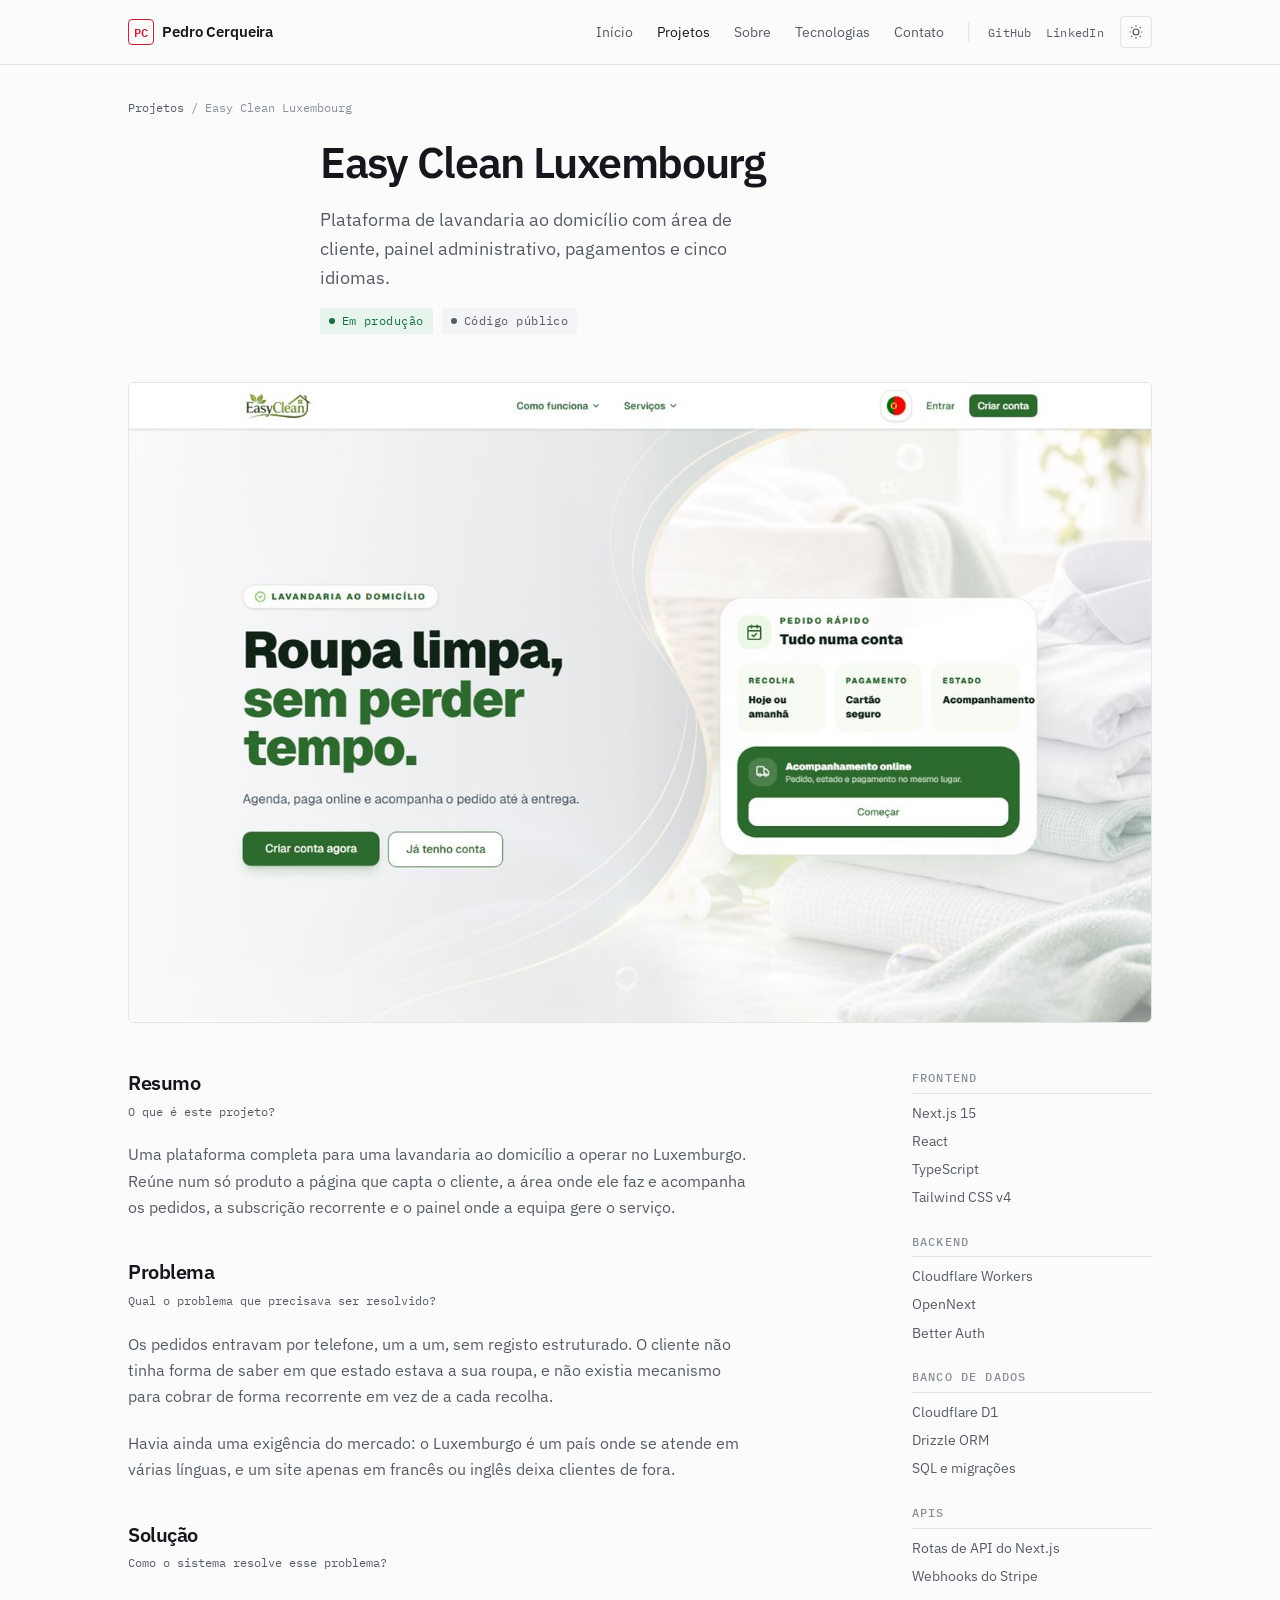
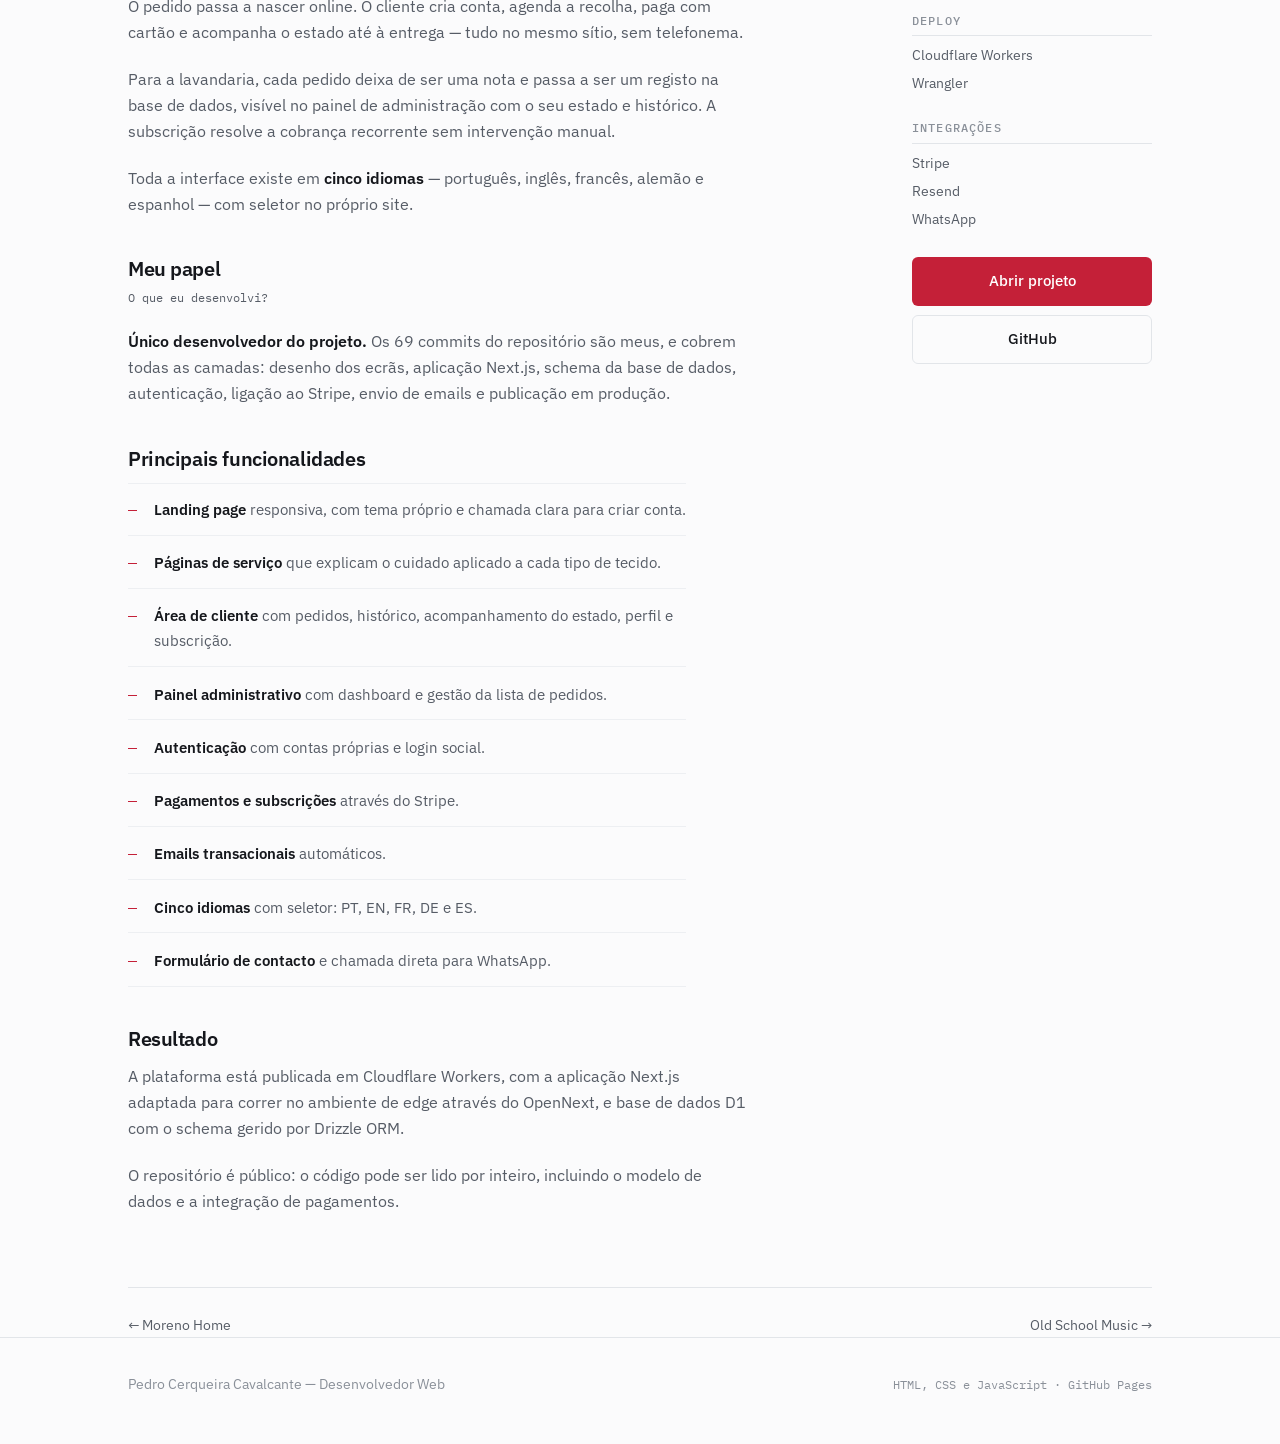
==== projetos/easy-clean.html @ 77101c9c "Reformular o portfolio: identidade nova e paginas de projeto Reconstrucao completa, com os projetos " ====
<!DOCTYPE html>
<html lang="pt">
<head>
<meta charset="utf-8">
<meta name="viewport" content="width=device-width, initial-scale=1">
<title>Easy Clean Luxembourg — Pedro Cerqueira Cavalcante</title>
<meta name="description" content="Plataforma de lavandaria ao domicílio no Luxemburgo: landing page, área de cliente com acompanhamento e subscrição, painel administrativo, pagamentos Stripe e cinco idiomas. Next.js 15, TypeScript, Cloudflare Workers e D1.">
<link rel="canonical" href="https://pedrocerqueiracavalcante.github.io/projetos/easy-clean.html">

<meta property="og:type" content="article">
<meta property="og:title" content="Easy Clean Luxembourg — plataforma de lavandaria ao domicílio">
<meta property="og:description" content="Área de cliente, painel administrativo, pagamentos e cinco idiomas. Next.js 15, Cloudflare Workers e D1.">
<meta property="og:url" content="https://pedrocerqueiracavalcante.github.io/projetos/easy-clean.html">
<meta property="og:image" content="https://pedrocerqueiracavalcante.github.io/assets/img/easyclean.jpg">
<meta name="twitter:card" content="summary_large_image">
<meta name="theme-color" content="#C42038">

<link rel="icon" href="data:image/svg+xml,<svg xmlns='http://www.w3.org/2000/svg' viewBox='0 0 64 64'><rect width='64' height='64' rx='12' fill='%23C42038'/><text x='32' y='44' font-size='34' font-family='ui-monospace,monospace' font-weight='600' fill='%23fff' text-anchor='middle'>P</text></svg>">

<link rel="preconnect" href="https://fonts.googleapis.com">
<link rel="preconnect" href="https://fonts.gstatic.com" crossorigin>
<link href="https://fonts.googleapis.com/css2?family=IBM+Plex+Mono:wght@400;500&family=IBM+Plex+Sans:wght@400;500;600&display=swap" rel="stylesheet">
<link rel="stylesheet" href="../assets/css/styles.css?v=5">

<script type="application/ld+json">
{
  "@context": "https://schema.org",
  "@type": "SoftwareApplication",
  "name": "Easy Clean Luxembourg",
  "applicationCategory": "BusinessApplication",
  "operatingSystem": "Web",
  "url": "https://easyclean.cerqueirapedro275.workers.dev",
  "description": "Plataforma de lavandaria ao domicílio com área de cliente, painel administrativo, pagamentos e cinco idiomas.",
  "author": { "@type": "Person", "name": "Pedro Cerqueira Cavalcante" }
}
</script>
</head>
<body>

<a class="skip" href="#doc">Ir para a documentação</a>

<header class="site-header">
  <div class="wrap">
    <a class="logo" href="../index.html">
      <span class="logo-mark" aria-hidden="true">PC</span>
      <span>Pedro Cerqueira</span>
    </a>
    <nav class="nav" id="nav" aria-label="Navegação principal">
      <a href="../index.html">Início</a>
      <a href="../index.html#projetos" aria-current="page">Projetos</a>
      <a href="../index.html#sobre">Sobre</a>
      <a href="../index.html#tecnologias">Tecnologias</a>
      <a href="../index.html#contato">Contato</a>
      <span class="nav-side">
        <a href="https://github.com/Pedrocerqueiracavalcante" target="_blank" rel="noopener">GitHub</a>
        <a href="https://www.linkedin.com/in/pedrocerq/" target="_blank" rel="noopener">LinkedIn</a>
      </span>
    </nav>
    <button class="icon-btn" id="theme-btn" type="button" aria-label="Alternar tema claro e escuro">
      <svg viewBox="0 0 24 24" fill="none" stroke="currentColor" stroke-width="1.8" aria-hidden="true"><circle cx="12" cy="12" r="4.5"/><path d="M12 2v2M12 20v2M4.9 4.9l1.4 1.4M17.7 17.7l1.4 1.4M2 12h2M20 12h2M4.9 19.1l1.4-1.4M17.7 6.3l1.4-1.4"/></svg>
    </button>
    <button class="icon-btn burger" id="burger" type="button" aria-label="Abrir menu" aria-expanded="false" aria-controls="nav">
      <svg viewBox="0 0 24 24" fill="none" stroke="currentColor" stroke-width="1.8" aria-hidden="true"><path d="M4 7h16M4 12h16M4 17h16"/></svg>
    </button>
  </div>
</header>

<main>
  <div class="wrap">
    <p class="crumb"><a href="../index.html#projetos">Projetos</a> / Easy Clean Luxembourg</p>
  </div>

  <section class="p-hero">
    <div class="wrap p-hero-inner">
      <h1>Easy Clean Luxembourg</h1>
      <p class="p-sub">Plataforma de lavandaria ao domicílio com área de cliente, painel administrativo, pagamentos e cinco idiomas.</p>
      <div class="p-hero-meta">
        <span class="status">Em produção</span>
        <span class="status status-alt">Código público</span>
      </div>
    </div>
  </section>

  <div class="wrap">
    <div class="p-shot">
      <img src="../assets/img/easyclean.jpg" alt="Página inicial do Easy Clean: título Roupa limpa, sem perder tempo, botões para criar conta e um cartão lateral com recolha, pagamento e estado do pedido" width="1320" height="825">
    </div>
  </div>

  <div class="wrap">
    <div class="doc" id="doc">

      <div class="doc-main">

        <section class="block">
          <h2>Resumo</h2>
          <p class="block-q">O que é este projeto?</p>
          <p>Uma plataforma completa para uma lavandaria ao domicílio a operar no Luxemburgo. Reúne num só produto a página que capta o cliente, a área onde ele faz e acompanha os pedidos, a subscrição recorrente e o painel onde a equipa gere o serviço.</p>
        </section>

        <section class="block">
          <h2>Problema</h2>
          <p class="block-q">Qual o problema que precisava ser resolvido?</p>
          <p>Os pedidos entravam por telefone, um a um, sem registo estruturado. O cliente não tinha forma de saber em que estado estava a sua roupa, e não existia mecanismo para cobrar de forma recorrente em vez de a cada recolha.</p>
          <p>Havia ainda uma exigência do mercado: o Luxemburgo é um país onde se atende em várias línguas, e um site apenas em francês ou inglês deixa clientes de fora.</p>
        </section>

        <section class="block">
          <h2>Solução</h2>
          <p class="block-q">Como o sistema resolve esse problema?</p>
          <p>O pedido passa a nascer online. O cliente cria conta, agenda a recolha, paga com cartão e acompanha o estado até à entrega — tudo no mesmo sítio, sem telefonema.</p>
          <p>Para a lavandaria, cada pedido deixa de ser uma nota e passa a ser um registo na base de dados, visível no painel de administração com o seu estado e histórico. A subscrição resolve a cobrança recorrente sem intervenção manual.</p>
          <p>Toda a interface existe em <strong>cinco idiomas</strong> — português, inglês, francês, alemão e espanhol — com seletor no próprio site.</p>
        </section>

        <section class="block">
          <h2>Meu papel</h2>
          <p class="block-q">O que eu desenvolvi?</p>
          <p><strong>Único desenvolvedor do projeto.</strong> Os 69 commits do repositório são meus, e cobrem todas as camadas: desenho dos ecrãs, aplicação Next.js, schema da base de dados, autenticação, ligação ao Stripe, envio de emails e publicação em produção.</p>
        </section>

        <section class="block">
          <h2>Principais funcionalidades</h2>
          <ul class="feat">
            <li><b>Landing page</b> responsiva, com tema próprio e chamada clara para criar conta.</li>
            <li><b>Páginas de serviço</b> que explicam o cuidado aplicado a cada tipo de tecido.</li>
            <li><b>Área de cliente</b> com pedidos, histórico, acompanhamento do estado, perfil e subscrição.</li>
            <li><b>Painel administrativo</b> com dashboard e gestão da lista de pedidos.</li>
            <li><b>Autenticação</b> com contas próprias e login social.</li>
            <li><b>Pagamentos e subscrições</b> através do Stripe.</li>
            <li><b>Emails transacionais</b> automáticos.</li>
            <li><b>Cinco idiomas</b> com seletor: PT, EN, FR, DE e ES.</li>
            <li><b>Formulário de contacto</b> e chamada direta para WhatsApp.</li>
          </ul>
        </section>

        <section class="block">
          <h2>Resultado</h2>
          <p>A plataforma está publicada em Cloudflare Workers, com a aplicação Next.js adaptada para correr no ambiente de edge através do OpenNext, e base de dados D1 com o schema gerido por Drizzle ORM.</p>
          <p>O repositório é público: o código pode ser lido por inteiro, incluindo o modelo de dados e a integração de pagamentos.</p>
        </section>

      </div>

      <aside class="doc-side">
        <div class="side-group">
          <h3>Frontend</h3>
          <ul><li>Next.js 15</li><li>React</li><li>TypeScript</li><li>Tailwind CSS v4</li></ul>
        </div>
        <div class="side-group">
          <h3>Backend</h3>
          <ul><li>Cloudflare Workers</li><li>OpenNext</li><li>Better Auth</li></ul>
        </div>
        <div class="side-group">
          <h3>Banco de dados</h3>
          <ul><li>Cloudflare D1</li><li>Drizzle ORM</li><li>SQL e migrações</li></ul>
        </div>
        <div class="side-group">
          <h3>APIs</h3>
          <ul><li>Rotas de API do Next.js</li><li>Webhooks do Stripe</li></ul>
        </div>
        <div class="side-group">
          <h3>Deploy</h3>
          <ul><li>Cloudflare Workers</li><li>Wrangler</li></ul>
        </div>
        <div class="side-group">
          <h3>Integrações</h3>
          <ul><li>Stripe</li><li>Resend</li><li>WhatsApp</li></ul>
        </div>

        <div class="side-actions">
          <a class="btn btn-primary" href="https://easyclean.cerqueirapedro275.workers.dev" target="_blank" rel="noopener">Abrir projeto</a>
          <a class="btn btn-ghost" href="https://github.com/Pedrocerqueiracavalcante/easyclean" target="_blank" rel="noopener">GitHub</a>
        </div>
      </aside>

    </div>

    <nav class="p-nav" aria-label="Navegação entre projetos">
      <a href="moreno-home.html">&larr; Moreno Home</a>
      <a href="old-school-music.html">Old School Music &rarr;</a>
    </nav>
  </div>
</main>

<footer class="site-footer">
  <div class="wrap">
    <p>Pedro Cerqueira Cavalcante &mdash; Desenvolvedor Web</p>
    <p class="mono">HTML, CSS e JavaScript &middot; GitHub Pages</p>
  </div>
</footer>

<script src="../assets/js/main.js?v=5" defer></script>
</body>
</html>
---- assets/css/styles.css ----
/* ==========================================================================
   Pedro Cerqueira Cavalcante — portfólio
   Identidade: neutros frios + um único acento carmesim.
   Tipografia: IBM Plex Sans (texto) · IBM Plex Mono (rótulos e dados).
   Estrutura por linhas, não por sombras — leitura de documentação técnica.
   ========================================================================== */

/* ---------- tokens ---------- */
:root {
  --bg:        #FBFBFC;
  --surface:   #FFFFFF;
  --surface-2: #F3F4F6;
  --line:      #E2E5E9;
  --line-soft: #EDEFF2;

  --text:   #15171C;
  --text-2: #565C66;
  --text-3: #8A9099;

  --accent:    #C42038;
  --accent-2:  #9E1729;
  --accent-bg: #FCEDEF;
  --on-accent: #FFFFFF;

  --ok:    #14713F;
  --ok-bg: #E7F4ED;

  --sans: "IBM Plex Sans", system-ui, -apple-system, "Segoe UI", Arial, sans-serif;
  --mono: "IBM Plex Mono", ui-monospace, "Cascadia Mono", Consolas, monospace;

  --wrap: 68rem;
  --pad:  clamp(1.15rem, 4vw, 2rem);
  --r:    6px;
}

@media (prefers-color-scheme: dark) {
  :root:not([data-theme="light"]) {
    --bg:        #0C0D10;
    --surface:   #131519;
    --surface-2: #1A1D23;
    --line:      #252932;
    --line-soft: #1B1E25;

    --text:   #E9EBEF;
    --text-2: #A2A9B4;
    --text-3: #767D89;

    --accent:    #FF6377;
    --accent-2:  #FF8593;
    --accent-bg: #261317;
    --on-accent: #14161A;

    --ok:    #4FD189;
    --ok-bg: #0F2419;
  }
}

:root[data-theme="dark"] {
  --bg:        #0C0D10;
  --surface:   #131519;
  --surface-2: #1A1D23;
  --line:      #252932;
  --line-soft: #1B1E25;

  --text:   #E9EBEF;
  --text-2: #A2A9B4;
  --text-3: #767D89;

  --accent:    #FF6377;
  --accent-2:  #FF8593;
  --accent-bg: #261317;
  --on-accent: #14161A;

  --ok:    #4FD189;
  --ok-bg: #0F2419;
}

/* ---------- base ---------- */
*, *::before, *::after { box-sizing: border-box; }

html { scroll-behavior: smooth; scroll-padding-top: 5rem; }

body {
  margin: 0;
  background: var(--bg);
  color: var(--text);
  font-family: var(--sans);
  font-size: 1rem;
  line-height: 1.65;
  -webkit-font-smoothing: antialiased;
  text-rendering: optimizeLegibility;
}

img { max-width: 100%; display: block; }
a { color: inherit; }

h1, h2, h3, h4 { margin: 0; font-weight: 600; letter-spacing: -.021em; line-height: 1.2; text-wrap: balance; }
p { margin: 0; }

:focus-visible { outline: 2px solid var(--accent); outline-offset: 3px; border-radius: 3px; }

@media (prefers-reduced-motion: reduce) {
  html { scroll-behavior: auto; }
  *, *::before, *::after { animation-duration: .01ms !important; transition-duration: .01ms !important; }
}

.skip {
  position: absolute; left: -9999px; top: 0; z-index: 200;
  background: var(--accent); color: var(--on-accent);
  padding: .7rem 1.1rem;
}
.skip:focus { left: 0; }

/* ---------- utilitários ---------- */
.wrap { max-width: var(--wrap); margin-inline: auto; padding-inline: var(--pad); }

.label {
  font-family: var(--mono);
  font-size: .75rem;
  letter-spacing: .1em;
  text-transform: uppercase;
  color: var(--text-3);
}

.section { padding-block: clamp(3.5rem, 8vw, 5.5rem); }
.section + .section { border-top: 1px solid var(--line-soft); }

.section-head { display: flex; flex-direction: column; gap: .5rem; margin-bottom: 2.5rem; max-width: 44rem; }
.section-head h2 { font-size: clamp(1.5rem, 3vw, 1.9rem); }
.section-head p { color: var(--text-2); }

/* ---------- cabeçalho ---------- */
.site-header {
  position: sticky; top: 0; z-index: 100;
  background: color-mix(in srgb, var(--bg) 90%, transparent);
  backdrop-filter: blur(12px);
  border-bottom: 1px solid var(--line);
}
.site-header .wrap { display: flex; align-items: center; gap: 1rem; min-height: 4rem; }

.logo {
  display: inline-flex; align-items: center; gap: .55rem;
  text-decoration: none; font-weight: 600; font-size: .95rem;
  margin-right: auto; letter-spacing: -.01em;
}
.logo-mark {
  width: 1.6rem; height: 1.6rem; flex: none;
  display: grid; place-items: center;
  border: 1.5px solid var(--accent); border-radius: 4px;
  color: var(--accent);
  font-family: var(--mono); font-size: .72rem; font-weight: 600;
}

.nav { display: flex; align-items: center; gap: 1.5rem; }
.nav a {
  text-decoration: none; font-size: .9rem; color: var(--text-2);
  transition: color .18s ease;
}
.nav a:hover, .nav a[aria-current="page"] { color: var(--text); }

.nav-side { display: flex; align-items: center; gap: .9rem; padding-left: 1.2rem; border-left: 1px solid var(--line); }
.nav-side a { font-family: var(--mono); font-size: .78rem; letter-spacing: .02em; }
.nav-side a:hover { color: var(--accent); }

.icon-btn {
  width: 2rem; height: 2rem; flex: none;
  display: grid; place-items: center;
  background: none; border: 1px solid var(--line); border-radius: 4px;
  color: var(--text-2); cursor: pointer;
  transition: border-color .18s ease, color .18s ease;
}
.icon-btn:hover { border-color: var(--accent); color: var(--accent); }
.icon-btn svg { width: 1rem; height: 1rem; }

.burger { display: none; }

@media (max-width: 54rem) {
  .burger { display: grid; }
  .nav {
    position: fixed; inset: 4rem 0 auto 0;
    flex-direction: column; align-items: stretch; gap: 0;
    background: var(--surface);
    border-bottom: 1px solid var(--line);
    padding: .5rem var(--pad) 1.2rem;
    transform: translateY(-8px); opacity: 0; pointer-events: none;
    transition: opacity .2s ease, transform .2s ease;
  }
  .nav[data-open="true"] { transform: none; opacity: 1; pointer-events: auto; }
  .nav a { padding: .75rem 0; border-bottom: 1px solid var(--line-soft); font-size: 1rem; }
  .nav-side { padding: .8rem 0 0; border-left: 0; gap: 1.4rem; }
  .nav-side a { font-size: .85rem; }
}

/* ---------- botões ---------- */
.btn {
  display: inline-flex; align-items: center; justify-content: center; gap: .45rem;
  padding: .7rem 1.25rem;
  border: 1px solid transparent; border-radius: var(--r);
  font-size: .92rem; font-weight: 500; text-decoration: none;
  transition: background-color .18s ease, border-color .18s ease, color .18s ease;
  min-height: 2.75rem;
}
.btn-primary { background: var(--accent); color: var(--on-accent); }
.btn-primary:hover { background: var(--accent-2); }
.btn-ghost { border-color: var(--line); color: var(--text); }
.btn-ghost:hover { border-color: var(--accent); color: var(--accent); }
.btn-sm { padding: .5rem 1rem; font-size: .86rem; min-height: 2.25rem; }

/* ---------- primeira tela ---------- */
.hero { padding-block: clamp(4.5rem, 13vw, 8.5rem) clamp(3.5rem, 9vw, 6rem); }
.hero-inner { display: flex; flex-direction: column; gap: 1.4rem; align-items: flex-start; max-width: 40rem; }

.hero h1 {
  font-size: clamp(2.15rem, 6vw, 3.15rem);
  letter-spacing: -.033em;
  line-height: 1.08;
}
.hero .role {
  font-family: var(--mono);
  font-size: .95rem;
  color: var(--accent);
  letter-spacing: -.01em;
}
.hero .intro { font-size: clamp(1.02rem, 2vw, 1.15rem); color: var(--text-2); max-width: 34ch; }

.hero-actions { display: flex; flex-wrap: wrap; gap: .7rem; margin-top: .4rem; }

.hero-meta {
  font-family: var(--mono);
  font-size: .78rem;
  color: var(--text-3);
  letter-spacing: .01em;
  margin-top: .6rem;
}

/* ---------- projetos ---------- */
.projects { display: flex; flex-direction: column; gap: 1.25rem; }

.pcard {
  display: grid;
  grid-template-columns: 20rem 1fr;
  background: var(--surface);
  border: 1px solid var(--line);
  border-radius: var(--r);
  overflow: hidden;
  transition: border-color .2s ease, transform .2s ease;
}
.pcard:hover { border-color: var(--text-3); transform: translateY(-2px); }
@media (max-width: 52rem) { .pcard { grid-template-columns: 1fr; } }

.pcard-thumb { display: block; background: var(--surface-2); border-right: 1px solid var(--line); }
@media (max-width: 52rem) { .pcard-thumb { border-right: 0; border-bottom: 1px solid var(--line); } }
.pcard-thumb img { width: 100%; height: auto; aspect-ratio: 1320 / 825; object-fit: cover; object-position: top center; }

.pcard-body { padding: 1.5rem 1.6rem; display: flex; flex-direction: column; gap: .7rem; align-items: flex-start; }
.pcard-body h3 { font-size: 1.3rem; }
.pcard-body .desc { color: var(--text-2); font-size: .95rem; max-width: 46ch; }

.tech-line { font-family: var(--mono); font-size: .78rem; color: var(--text-3); }

.status {
  display: inline-flex; align-items: center; gap: .4rem;
  font-family: var(--mono); font-size: .74rem; letter-spacing: .04em;
  color: var(--ok); background: var(--ok-bg);
  padding: .22rem .55rem; border-radius: 3px;
}
.status::before { content: ""; width: .4rem; height: .4rem; border-radius: 50%; background: currentColor; }
.status-alt { color: var(--text-2); background: var(--surface-2); }

.pcard-foot { display: flex; flex-wrap: wrap; gap: .6rem; align-items: center; margin-top: .35rem; }

/* ---------- github ---------- */
.repos { display: grid; grid-template-columns: repeat(auto-fit, minmax(16rem, 1fr)); gap: 1rem; }
.repo {
  display: flex; flex-direction: column; gap: .5rem; align-items: flex-start;
  padding: 1.2rem 1.3rem;
  border: 1px solid var(--line); border-radius: var(--r);
  background: var(--surface);
  transition: border-color .2s ease;
}
.repo:hover { border-color: var(--text-3); }
.repo h3 { font-family: var(--mono); font-size: .95rem; font-weight: 500; }
.repo p { color: var(--text-2); font-size: .88rem; flex: 1; }
.repo .tech-line { font-size: .75rem; }
.repo a.rlink { font-size: .85rem; color: var(--accent); text-decoration: none; font-weight: 500; }
.repo a.rlink:hover { text-decoration: underline; text-underline-offset: 3px; }

.section-foot { margin-top: 1.8rem; }

/* ---------- sobre ---------- */
.about { display: grid; grid-template-columns: minmax(0, 1.4fr) minmax(0, 1fr); gap: clamp(1.5rem, 5vw, 4rem); align-items: start; }
@media (max-width: 54rem) { .about { grid-template-columns: 1fr; } }
.about-text { display: flex; flex-direction: column; gap: 1rem; }
.about-text p { color: var(--text-2); }

.caps { display: flex; flex-direction: column; }
.caps div {
  display: flex; justify-content: space-between; gap: 1rem;
  padding: .7rem 0; border-bottom: 1px solid var(--line-soft);
  font-size: .9rem;
}
.caps div:first-child { border-top: 1px solid var(--line-soft); }
.caps dt { color: var(--text); font-weight: 500; }
.caps dd { margin: 0; color: var(--text-3); font-family: var(--mono); font-size: .78rem; text-align: right; }

/* ---------- tecnologias ---------- */
.stack { display: grid; grid-template-columns: repeat(auto-fit, minmax(13rem, 1fr)); gap: 2rem 2.5rem; }
.stack h3 { font-size: .95rem; margin-bottom: .9rem; padding-bottom: .5rem; border-bottom: 1px solid var(--line); }
.stack ul { list-style: none; margin: 0; padding: 0; display: flex; flex-direction: column; gap: .45rem; }
.stack li { font-size: .92rem; color: var(--text-2); }
.stack li.key { color: var(--text); font-weight: 500; }
.stack li.key::before { content: "▸"; color: var(--accent); margin-right: .45rem; font-size: .8em; }
.stack li:not(.key) { padding-left: 1.1rem; }

/* ---------- experiência prática ---------- */
.facts { display: grid; grid-template-columns: repeat(auto-fit, minmax(12rem, 1fr)); gap: 0; border-top: 1px solid var(--line); }
.facts > div { padding: 1.3rem 1.4rem 1.3rem 0; border-bottom: 1px solid var(--line-soft); }
.facts dt { font-size: .95rem; font-weight: 500; margin-bottom: .2rem; }
.facts dd { margin: 0; color: var(--text-2); font-size: .88rem; }
.facts .n { font-family: var(--mono); color: var(--accent); font-size: 1.6rem; font-weight: 500; line-height: 1.2; display: block; margin-bottom: .3rem; }

/* ---------- contacto ---------- */
.contact-box { display: flex; flex-direction: column; gap: 1.1rem; align-items: flex-start; max-width: 40rem; }
.contact-box h2 { font-size: clamp(1.5rem, 3vw, 1.9rem); }
.contact-box p { color: var(--text-2); }
.contact-actions { display: flex; flex-wrap: wrap; gap: .7rem; }

/* ---------- rodapé ---------- */
.site-footer { border-top: 1px solid var(--line); padding-block: 2.2rem 3rem; }
.site-footer .wrap { display: flex; flex-wrap: wrap; gap: .6rem 1.5rem; align-items: baseline; justify-content: space-between; }
.site-footer p { font-size: .85rem; color: var(--text-3); }
.site-footer .mono { font-family: var(--mono); font-size: .76rem; }

/* ==========================================================================
   Página de projeto
   ========================================================================== */
.crumb { font-family: var(--mono); font-size: .78rem; color: var(--text-3); padding-top: 2rem; }
.crumb a { color: var(--text-2); text-decoration: none; }
.crumb a:hover { color: var(--accent); }

.p-hero { padding-block: 1.2rem clamp(2rem, 5vw, 3rem); }
.p-hero-inner { display: flex; flex-direction: column; gap: 1rem; align-items: flex-start; max-width: 44rem; }
.p-hero h1 { font-size: clamp(1.9rem, 5vw, 2.7rem); letter-spacing: -.03em; }
.p-hero .p-sub { color: var(--text-2); font-size: clamp(1rem, 2vw, 1.1rem); max-width: 40ch; }
.p-hero-meta { display: flex; flex-wrap: wrap; gap: .6rem; align-items: center; }

.p-shot { border: 1px solid var(--line); border-radius: var(--r); overflow: hidden; margin-bottom: clamp(2rem, 5vw, 3rem); }
.p-shot img { width: 100%; height: auto; }

.doc { display: grid; grid-template-columns: minmax(0, 1fr) 15rem; gap: clamp(2rem, 6vw, 4rem); align-items: start; }
@media (max-width: 58rem) { .doc { grid-template-columns: 1fr; } }

.doc-main { display: flex; flex-direction: column; gap: 2.5rem; min-width: 0; }

.block { display: flex; flex-direction: column; gap: .75rem; }
.block h2 { font-size: 1.25rem; }
.block h2 + .block-q { margin-top: -.4rem; }
.block-q { font-family: var(--mono); font-size: .78rem; color: var(--text-3); }
.block p { color: var(--text-2); max-width: 62ch; }
.block p + p { margin-top: .5rem; }
.block strong { color: var(--text); font-weight: 600; }

.feat { list-style: none; margin: 0; padding: 0; display: flex; flex-direction: column; gap: .1rem; }
.feat li {
  padding: .8rem 0 .8rem 1.6rem;
  border-bottom: 1px solid var(--line-soft);
  color: var(--text-2); font-size: .95rem; position: relative;
  max-width: 62ch;
}
.feat li:first-child { border-top: 1px solid var(--line-soft); }
.feat li::before {
  content: "—"; position: absolute; left: 0; top: .8rem;
  color: var(--accent); font-family: var(--mono);
}
.feat li b { color: var(--text); font-weight: 600; }

.callout {
  border-left: 2px solid var(--accent);
  background: var(--accent-bg);
  padding: 1rem 1.2rem;
  border-radius: 0 var(--r) var(--r) 0;
  font-size: .93rem;
  color: var(--text-2);
  max-width: 62ch;
}
.callout b { color: var(--text); }

/* barra lateral da página de projeto */
.doc-side { display: flex; flex-direction: column; gap: 1.6rem; position: sticky; top: 5.5rem; }
@media (max-width: 58rem) { .doc-side { position: static; } }

.side-group { display: flex; flex-direction: column; gap: .5rem; }
.side-group h3 {
  font-family: var(--mono); font-size: .72rem; letter-spacing: .1em;
  text-transform: uppercase; color: var(--text-3); font-weight: 500;
  padding-bottom: .5rem; border-bottom: 1px solid var(--line);
}
.side-group ul { list-style: none; margin: 0; padding: 0; display: flex; flex-direction: column; gap: .3rem; }
.side-group li { font-size: .88rem; color: var(--text-2); }
.side-group .empty { color: var(--text-3); font-style: italic; }

.side-actions { display: flex; flex-direction: column; gap: .6rem; }
.side-actions .btn { width: 100%; }

.note-private {
  font-family: var(--mono); font-size: .74rem; color: var(--text-3);
  line-height: 1.5;
}

.p-nav { border-top: 1px solid var(--line); margin-top: clamp(3rem, 7vw, 4.5rem); padding-top: 1.6rem; display: flex; flex-wrap: wrap; gap: 1rem; justify-content: space-between; align-items: center; }
.p-nav a { font-size: .9rem; text-decoration: none; color: var(--text-2); }
.p-nav a:hover { color: var(--accent); }

/* ---------- revelação discreta ---------- */
.reveal { opacity: 0; transform: translateY(10px); transition: opacity .45s ease, transform .45s ease; }
.reveal.shown { opacity: 1; transform: none; }
@media (prefers-reduced-motion: reduce) { .reveal { opacity: 1; transform: none; } }
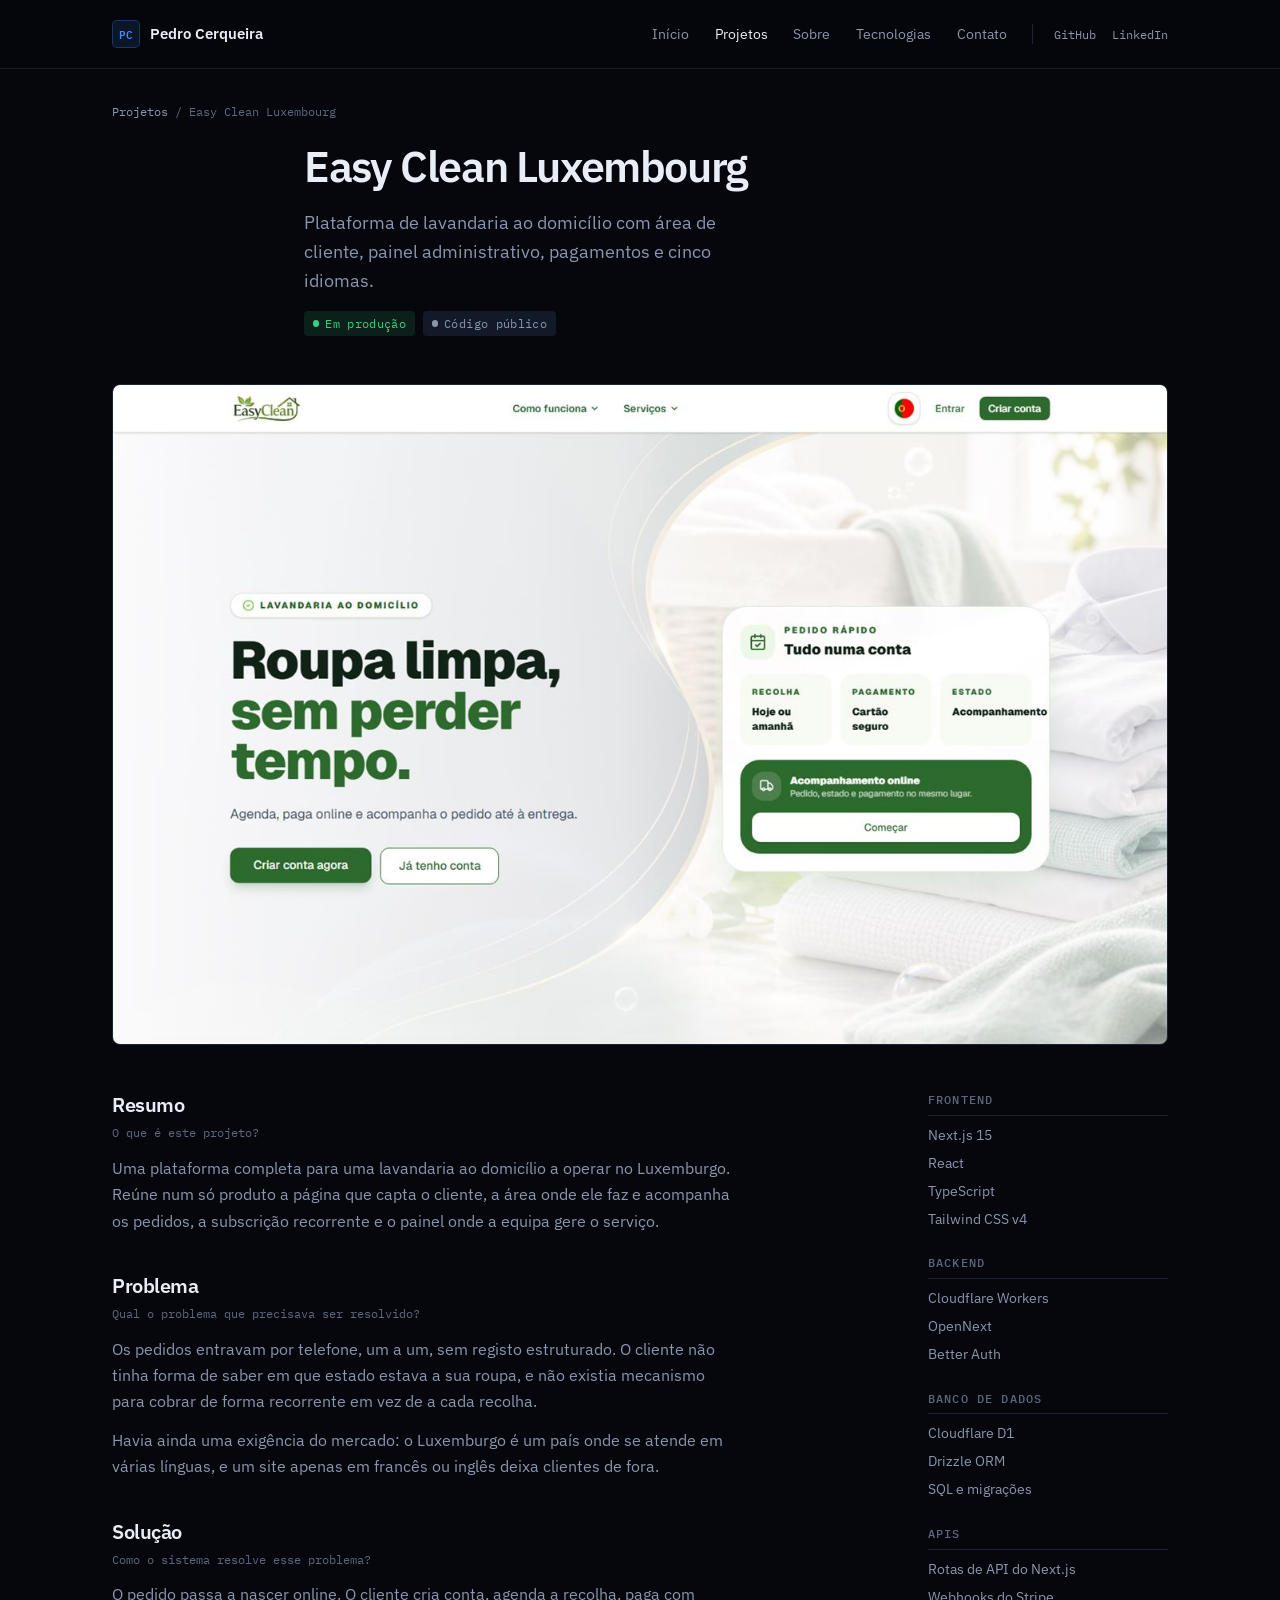
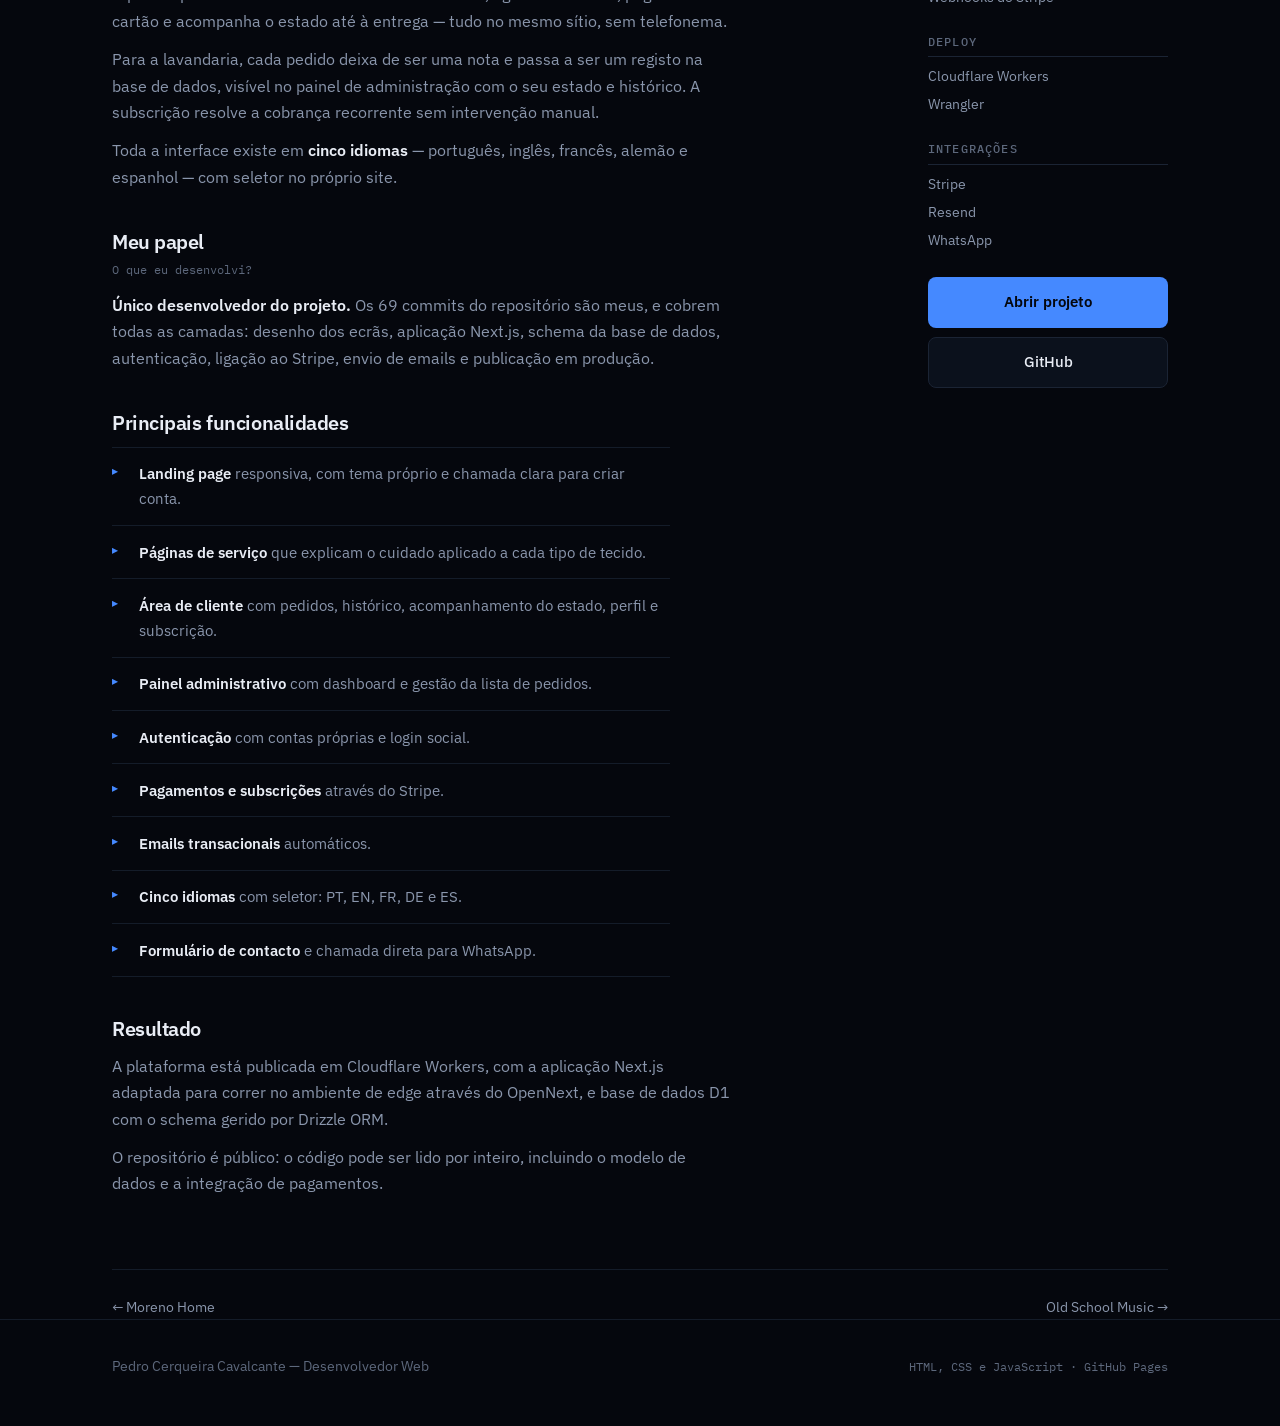
==== commit 19a43d83: "Redesenhar com identidade tech azul, mantendo estrutura e projetos Nova identidade - Paleta azul ele" ====
--- a/projetos/easy-clean.html
+++ b/projetos/easy-clean.html
@@ -13,14 +13,15 @@
 <meta property="og:url" content="https://pedrocerqueiracavalcante.github.io/projetos/easy-clean.html">
 <meta property="og:image" content="https://pedrocerqueiracavalcante.github.io/assets/img/easyclean.jpg">
 <meta name="twitter:card" content="summary_large_image">
-<meta name="theme-color" content="#C42038">
+<meta name="theme-color" content="#05070D">
 
-<link rel="icon" href="data:image/svg+xml,<svg xmlns='http://www.w3.org/2000/svg' viewBox='0 0 64 64'><rect width='64' height='64' rx='12' fill='%23C42038'/><text x='32' y='44' font-size='34' font-family='ui-monospace,monospace' font-weight='600' fill='%23fff' text-anchor='middle'>P</text></svg>">
+<link rel="icon" href="data:image/svg+xml,<svg xmlns='http://www.w3.org/2000/svg' viewBox='0 0 64 64'><rect width='64' height='64' rx='14' fill='%2305070D'/><rect x='2' y='2' width='60' height='60' rx='13' fill='none' stroke='%234589FF' stroke-width='3'/><text x='32' y='43' font-size='30' font-family='ui-monospace,monospace' font-weight='600' fill='%234589FF' text-anchor='middle'>PC</text></svg>">
 
 <link rel="preconnect" href="https://fonts.googleapis.com">
 <link rel="preconnect" href="https://fonts.gstatic.com" crossorigin>
 <link href="https://fonts.googleapis.com/css2?family=IBM+Plex+Mono:wght@400;500&family=IBM+Plex+Sans:wght@400;500;600&display=swap" rel="stylesheet">
-<link rel="stylesheet" href="../assets/css/styles.css?v=5">
+<script>document.documentElement.classList.add('js');</script>
+<link rel="stylesheet" href="../assets/css/styles.css?v=7">
 
 <script type="application/ld+json">
 {
@@ -56,10 +57,7 @@
         <a href="https://www.linkedin.com/in/pedrocerq/" target="_blank" rel="noopener">LinkedIn</a>
       </span>
     </nav>
-    <button class="icon-btn" id="theme-btn" type="button" aria-label="Alternar tema claro e escuro">
-      <svg viewBox="0 0 24 24" fill="none" stroke="currentColor" stroke-width="1.8" aria-hidden="true"><circle cx="12" cy="12" r="4.5"/><path d="M12 2v2M12 20v2M4.9 4.9l1.4 1.4M17.7 17.7l1.4 1.4M2 12h2M20 12h2M4.9 19.1l1.4-1.4M17.7 6.3l1.4-1.4"/></svg>
-    </button>
-    <button class="icon-btn burger" id="burger" type="button" aria-label="Abrir menu" aria-expanded="false" aria-controls="nav">
+    <button class="icon-btn" id="burger" type="button" aria-label="Abrir menu" aria-expanded="false" aria-controls="nav">
       <svg viewBox="0 0 24 24" fill="none" stroke="currentColor" stroke-width="1.8" aria-hidden="true"><path d="M4 7h16M4 12h16M4 17h16"/></svg>
     </button>
   </div>
@@ -190,6 +188,6 @@
   </div>
 </footer>
 
-<script src="../assets/js/main.js?v=5" defer></script>
+<script src="../assets/js/main.js?v=7" defer></script>
 </body>
 </html>
--- a/assets/css/styles.css
+++ b/assets/css/styles.css
@@ -1,88 +1,54 @@
 /* ==========================================================================
    Pedro Cerqueira Cavalcante — portfólio
-   Identidade: neutros frios + um único acento carmesim.
-   Tipografia: IBM Plex Sans (texto) · IBM Plex Mono (rótulos e dados).
-   Estrutura por linhas, não por sombras — leitura de documentação técnica.
-   ========================================================================== */
-
-/* ---------- tokens ---------- */
+   Identidade: azul elétrico sobre quase-preto azulado.
+   Tipografia: IBM Plex Sans (texto) · IBM Plex Mono (dados e rótulos).
+   Estrutura por linhas e superfícies, sem gradientes nem sombras pesadas.
+   ========================================================================== */
+
+/* ---------- design system ---------- */
 :root {
-  --bg:        #FBFBFC;
-  --surface:   #FFFFFF;
-  --surface-2: #F3F4F6;
-  --line:      #E2E5E9;
-  --line-soft: #EDEFF2;
-
-  --text:   #15171C;
-  --text-2: #565C66;
-  --text-3: #8A9099;
-
-  --accent:    #C42038;
-  --accent-2:  #9E1729;
-  --accent-bg: #FCEDEF;
-  --on-accent: #FFFFFF;
-
-  --ok:    #14713F;
-  --ok-bg: #E7F4ED;
-
+  /* marca */
+  --primary:       #4589FF;
+  --primary-dark:  #0F62FE;
+  --primary-light: #8FB4FF;
+  --primary-soft:  rgba(69, 137, 255, .12);
+  --primary-line:  rgba(69, 137, 255, .28);
+
+  /* superfícies */
+  --background: #05070D;
+  --surface:    #0B111C;
+  --surface-2:  #121A29;
+  --border:     #1B2434;
+  --border-soft:#141C29;
+
+  /* texto */
+  --text:       #E9EDF5;
+  --text-muted: #8A96AC;
+  --text-dim:   #5D687C;
+
+  /* estado */
+  --ok:    #38D07E;
+  --ok-bg: rgba(56, 208, 126, .12);
+
+  /* tipografia */
   --sans: "IBM Plex Sans", system-ui, -apple-system, "Segoe UI", Arial, sans-serif;
   --mono: "IBM Plex Mono", ui-monospace, "Cascadia Mono", Consolas, monospace;
 
-  --wrap: 68rem;
+  /* métrica */
+  --wrap: 70rem;
   --pad:  clamp(1.15rem, 4vw, 2rem);
-  --r:    6px;
-}
-
-@media (prefers-color-scheme: dark) {
-  :root:not([data-theme="light"]) {
-    --bg:        #0C0D10;
-    --surface:   #131519;
-    --surface-2: #1A1D23;
-    --line:      #252932;
-    --line-soft: #1B1E25;
-
-    --text:   #E9EBEF;
-    --text-2: #A2A9B4;
-    --text-3: #767D89;
-
-    --accent:    #FF6377;
-    --accent-2:  #FF8593;
-    --accent-bg: #261317;
-    --on-accent: #14161A;
-
-    --ok:    #4FD189;
-    --ok-bg: #0F2419;
-  }
-}
-
-:root[data-theme="dark"] {
-  --bg:        #0C0D10;
-  --surface:   #131519;
-  --surface-2: #1A1D23;
-  --line:      #252932;
-  --line-soft: #1B1E25;
-
-  --text:   #E9EBEF;
-  --text-2: #A2A9B4;
-  --text-3: #767D89;
-
-  --accent:    #FF6377;
-  --accent-2:  #FF8593;
-  --accent-bg: #261317;
-  --on-accent: #14161A;
-
-  --ok:    #4FD189;
-  --ok-bg: #0F2419;
+  --r:    8px;
+  --t:    180ms cubic-bezier(.4, 0, .2, 1);
 }
 
 /* ---------- base ---------- */
 *, *::before, *::after { box-sizing: border-box; }
 
-html { scroll-behavior: smooth; scroll-padding-top: 5rem; }
+html { scroll-behavior: smooth; scroll-padding-top: 5.5rem; -webkit-text-size-adjust: 100%; }
 
 body {
   margin: 0;
-  background: var(--bg);
+  background: var(--background);
   color: var(--text);
   font-family: var(--sans);
   font-size: 1rem;
@@ -93,11 +59,12 @@
 
 img { max-width: 100%; display: block; }
 a { color: inherit; }
-
-h1, h2, h3, h4 { margin: 0; font-weight: 600; letter-spacing: -.021em; line-height: 1.2; text-wrap: balance; }
+h1, h2, h3, h4 { margin: 0; font-weight: 600; letter-spacing: -.022em; line-height: 1.18; text-wrap: balance; }
 p { margin: 0; }
 
-:focus-visible { outline: 2px solid var(--accent); outline-offset: 3px; border-radius: 3px; }
+::selection { background: var(--primary); color: #04070E; }
+
+:focus-visible { outline: 2px solid var(--primary); outline-offset: 3px; border-radius: 4px; }
 
 @media (prefers-reduced-motion: reduce) {
   html { scroll-behavior: auto; }
@@ -106,8 +73,7 @@
 
 .skip {
   position: absolute; left: -9999px; top: 0; z-index: 200;
-  background: var(--accent); color: var(--on-accent);
-  padding: .7rem 1.1rem;
+  background: var(--primary); color: #04070E; padding: .7rem 1.1rem; font-weight: 600;
 }
 .skip:focus { left: 0; }
 
@@ -115,303 +81,367 @@
 .wrap { max-width: var(--wrap); margin-inline: auto; padding-inline: var(--pad); }
 
 .label {
-  font-family: var(--mono);
-  font-size: .75rem;
-  letter-spacing: .1em;
-  text-transform: uppercase;
-  color: var(--text-3);
-}
-
-.section { padding-block: clamp(3.5rem, 8vw, 5.5rem); }
-.section + .section { border-top: 1px solid var(--line-soft); }
-
-.section-head { display: flex; flex-direction: column; gap: .5rem; margin-bottom: 2.5rem; max-width: 44rem; }
-.section-head h2 { font-size: clamp(1.5rem, 3vw, 1.9rem); }
-.section-head p { color: var(--text-2); }
+  display: inline-flex; align-items: center; gap: .5rem;
+  font-family: var(--mono); font-size: .75rem; letter-spacing: .12em;
+  text-transform: uppercase; color: var(--primary);
+}
+.label::before { content: ""; width: 1.5rem; height: 1px; background: var(--primary-line); }
+
+.section { padding-block: clamp(3.5rem, 8vw, 6rem); position: relative; }
+.section + .section { border-top: 1px solid var(--border-soft); }
+
+.section-head { display: flex; flex-direction: column; gap: .7rem; margin-bottom: 2.6rem; max-width: 46rem; }
+.section-head h2 { font-size: clamp(1.55rem, 3.2vw, 2.1rem); }
+.section-head p { color: var(--text-muted); }
 
 /* ---------- cabeçalho ---------- */
 .site-header {
   position: sticky; top: 0; z-index: 100;
-  background: color-mix(in srgb, var(--bg) 90%, transparent);
-  backdrop-filter: blur(12px);
-  border-bottom: 1px solid var(--line);
-}
-.site-header .wrap { display: flex; align-items: center; gap: 1rem; min-height: 4rem; }
-
-.logo {
-  display: inline-flex; align-items: center; gap: .55rem;
-  text-decoration: none; font-weight: 600; font-size: .95rem;
-  margin-right: auto; letter-spacing: -.01em;
-}
+  background: rgba(5, 7, 13, .82);
+  backdrop-filter: blur(14px);
+  border-bottom: 1px solid var(--border-soft);
+}
+.site-header .wrap { display: flex; align-items: center; gap: 1rem; min-height: 4.25rem; }
+
+.logo { display: inline-flex; align-items: center; gap: .6rem; text-decoration: none; font-weight: 600; font-size: .95rem; margin-right: auto; }
 .logo-mark {
-  width: 1.6rem; height: 1.6rem; flex: none;
+  width: 1.75rem; height: 1.75rem; flex: none;
   display: grid; place-items: center;
-  border: 1.5px solid var(--accent); border-radius: 4px;
-  color: var(--accent);
-  font-family: var(--mono); font-size: .72rem; font-weight: 600;
-}
-
-.nav { display: flex; align-items: center; gap: 1.5rem; }
-.nav a {
-  text-decoration: none; font-size: .9rem; color: var(--text-2);
-  transition: color .18s ease;
-}
+  border: 1px solid var(--primary-line); border-radius: 5px;
+  background: var(--primary-soft); color: var(--primary);
+  font-family: var(--mono); font-size: .7rem; font-weight: 600;
+}
+
+.nav { display: flex; align-items: center; gap: 1.6rem; }
+.nav a { text-decoration: none; font-size: .9rem; color: var(--text-muted); transition: color var(--t); }
 .nav a:hover, .nav a[aria-current="page"] { color: var(--text); }
 
-.nav-side { display: flex; align-items: center; gap: .9rem; padding-left: 1.2rem; border-left: 1px solid var(--line); }
-.nav-side a { font-family: var(--mono); font-size: .78rem; letter-spacing: .02em; }
-.nav-side a:hover { color: var(--accent); }
+.nav-side { display: flex; align-items: center; gap: 1rem; padding-left: 1.3rem; border-left: 1px solid var(--border); }
+.nav-side a { font-family: var(--mono); font-size: .78rem; }
+.nav-side a:hover { color: var(--primary); }
 
 .icon-btn {
-  width: 2rem; height: 2rem; flex: none;
-  display: grid; place-items: center;
-  background: none; border: 1px solid var(--line); border-radius: 4px;
-  color: var(--text-2); cursor: pointer;
-  transition: border-color .18s ease, color .18s ease;
-}
-.icon-btn:hover { border-color: var(--accent); color: var(--accent); }
-.icon-btn svg { width: 1rem; height: 1rem; }
-
-.burger { display: none; }
-
-@media (max-width: 54rem) {
-  .burger { display: grid; }
+  width: 2.1rem; height: 2.1rem; flex: none;
+  display: none; place-items: center;
+  background: transparent; border: 1px solid var(--border); border-radius: 5px;
+  color: var(--text-muted); cursor: pointer;
+  transition: border-color var(--t), color var(--t);
+}
+.icon-btn:hover { border-color: var(--primary); color: var(--primary); }
+.icon-btn svg { width: 1.05rem; height: 1.05rem; }
+
+@media (max-width: 56rem) {
+  .icon-btn { display: grid; }
   .nav {
-    position: fixed; inset: 4rem 0 auto 0;
+    position: fixed; inset: 4.25rem 0 auto 0;
     flex-direction: column; align-items: stretch; gap: 0;
-    background: var(--surface);
-    border-bottom: 1px solid var(--line);
-    padding: .5rem var(--pad) 1.2rem;
-    transform: translateY(-8px); opacity: 0; pointer-events: none;
-    transition: opacity .2s ease, transform .2s ease;
+    background: var(--surface); border-bottom: 1px solid var(--border);
+    padding: .4rem var(--pad) 1.3rem;
+    transform: translateY(-10px); opacity: 0; pointer-events: none;
+    transition: opacity var(--t), transform var(--t);
   }
   .nav[data-open="true"] { transform: none; opacity: 1; pointer-events: auto; }
-  .nav a { padding: .75rem 0; border-bottom: 1px solid var(--line-soft); font-size: 1rem; }
-  .nav-side { padding: .8rem 0 0; border-left: 0; gap: 1.4rem; }
-  .nav-side a { font-size: .85rem; }
+  .nav a { padding: .85rem 0; border-bottom: 1px solid var(--border-soft); font-size: 1rem; }
+  .nav-side { padding: .9rem 0 0; border-left: 0; gap: 1.5rem; }
 }
 
 /* ---------- botões ---------- */
 .btn {
-  display: inline-flex; align-items: center; justify-content: center; gap: .45rem;
-  padding: .7rem 1.25rem;
+  display: inline-flex; align-items: center; justify-content: center; gap: .5rem;
+  padding: .75rem 1.35rem; min-height: 2.85rem;
   border: 1px solid transparent; border-radius: var(--r);
   font-size: .92rem; font-weight: 500; text-decoration: none;
-  transition: background-color .18s ease, border-color .18s ease, color .18s ease;
-  min-height: 2.75rem;
-}
-.btn-primary { background: var(--accent); color: var(--on-accent); }
-.btn-primary:hover { background: var(--accent-2); }
-.btn-ghost { border-color: var(--line); color: var(--text); }
-.btn-ghost:hover { border-color: var(--accent); color: var(--accent); }
-.btn-sm { padding: .5rem 1rem; font-size: .86rem; min-height: 2.25rem; }
-
-/* ---------- primeira tela ---------- */
-.hero { padding-block: clamp(4.5rem, 13vw, 8.5rem) clamp(3.5rem, 9vw, 6rem); }
-.hero-inner { display: flex; flex-direction: column; gap: 1.4rem; align-items: flex-start; max-width: 40rem; }
-
-.hero h1 {
-  font-size: clamp(2.15rem, 6vw, 3.15rem);
-  letter-spacing: -.033em;
-  line-height: 1.08;
-}
-.hero .role {
-  font-family: var(--mono);
-  font-size: .95rem;
-  color: var(--accent);
-  letter-spacing: -.01em;
-}
-.hero .intro { font-size: clamp(1.02rem, 2vw, 1.15rem); color: var(--text-2); max-width: 34ch; }
-
-.hero-actions { display: flex; flex-wrap: wrap; gap: .7rem; margin-top: .4rem; }
-
-.hero-meta {
-  font-family: var(--mono);
-  font-size: .78rem;
-  color: var(--text-3);
-  letter-spacing: .01em;
-  margin-top: .6rem;
-}
-
-/* ---------- projetos ---------- */
-.projects { display: flex; flex-direction: column; gap: 1.25rem; }
-
-.pcard {
+  transition: background-color var(--t), border-color var(--t), color var(--t), transform var(--t);
+}
+.btn:hover { transform: translateY(-1px); }
+.btn-primary { background: var(--primary); color: #04070E; font-weight: 600; }
+.btn-primary:hover { background: var(--primary-light); }
+.btn-ghost { border-color: var(--border); color: var(--text); background: var(--surface); }
+.btn-ghost:hover { border-color: var(--primary); color: var(--primary); }
+.btn-sm { padding: .5rem 1rem; min-height: 2.3rem; font-size: .85rem; }
+
+/* ==========================================================================
+   HERO
+   ========================================================================== */
+.hero { padding-block: clamp(3.5rem, 9vw, 6rem) clamp(3rem, 7vw, 5rem); position: relative; overflow: hidden; }
+
+/* grelha técnica ténue, apenas no hero */
+.hero::before {
+  content: "";
+  position: absolute; inset: 0;
+  background-image:
+    linear-gradient(var(--border-soft) 1px, transparent 1px),
+    linear-gradient(90deg, var(--border-soft) 1px, transparent 1px);
+  background-size: 64px 64px;
+  mask-image: radial-gradient(ellipse 90% 60% at 50% 0%, #000 20%, transparent 78%);
+  -webkit-mask-image: radial-gradient(ellipse 90% 60% at 50% 0%, #000 20%, transparent 78%);
+  pointer-events: none;
+}
+
+.hero .wrap { position: relative; }
+
+.hero-grid {
   display: grid;
-  grid-template-columns: 20rem 1fr;
+  grid-template-columns: minmax(0, 1fr) minmax(0, .92fr);
+  gap: clamp(2rem, 5vw, 4rem);
+  align-items: center;
+}
+@media (max-width: 60rem) { .hero-grid { grid-template-columns: 1fr; } }
+
+.hero-text { display: flex; flex-direction: column; gap: 1.3rem; align-items: flex-start; }
+
+.status-pill {
+  display: inline-flex; align-items: center; gap: .55rem;
+  padding: .35rem .8rem; border-radius: 999px;
+  border: 1px solid var(--border); background: var(--surface);
+  font-family: var(--mono); font-size: .74rem; color: var(--text-muted);
+}
+.status-pill .dot { width: .45rem; height: .45rem; border-radius: 50%; background: var(--ok); flex: none; animation: pulse 2.6s ease-in-out infinite; }
+@keyframes pulse { 0%,100% { opacity: 1; } 50% { opacity: .35; } }
+
+.hero h1 { font-size: clamp(2.1rem, 5.6vw, 3.3rem); letter-spacing: -.035em; line-height: 1.05; }
+.hero h1 .accent { color: var(--primary); }
+
+.hero .intro { font-size: clamp(1rem, 1.9vw, 1.12rem); color: var(--text-muted); max-width: 42ch; }
+
+.hero-actions { display: flex; flex-wrap: wrap; gap: .7rem; margin-top: .3rem; }
+
+/* ---------- terminal ---------- */
+.terminal {
   background: var(--surface);
-  border: 1px solid var(--line);
+  border: 1px solid var(--border);
   border-radius: var(--r);
   overflow: hidden;
-  transition: border-color .2s ease, transform .2s ease;
-}
-.pcard:hover { border-color: var(--text-3); transform: translateY(-2px); }
-@media (max-width: 52rem) { .pcard { grid-template-columns: 1fr; } }
-
-.pcard-thumb { display: block; background: var(--surface-2); border-right: 1px solid var(--line); }
-@media (max-width: 52rem) { .pcard-thumb { border-right: 0; border-bottom: 1px solid var(--line); } }
-.pcard-thumb img { width: 100%; height: auto; aspect-ratio: 1320 / 825; object-fit: cover; object-position: top center; }
-
-.pcard-body { padding: 1.5rem 1.6rem; display: flex; flex-direction: column; gap: .7rem; align-items: flex-start; }
-.pcard-body h3 { font-size: 1.3rem; }
-.pcard-body .desc { color: var(--text-2); font-size: .95rem; max-width: 46ch; }
-
-.tech-line { font-family: var(--mono); font-size: .78rem; color: var(--text-3); }
+  font-family: var(--mono);
+  font-size: clamp(.72rem, 1.35vw, .82rem);
+  line-height: 1.85;
+}
+.term-bar {
+  display: flex; align-items: center; gap: .45rem;
+  padding: .65rem .9rem;
+  border-bottom: 1px solid var(--border-soft);
+  background: var(--surface-2);
+}
+.term-bar i { width: .55rem; height: .55rem; border-radius: 50%; background: var(--border); display: block; }
+.term-bar i:first-child { background: var(--primary); }
+.term-bar span { margin-left: .5rem; color: var(--text-dim); font-size: .72rem; }
+
+.term-body { padding: 1.05rem 1.1rem 1.2rem; overflow-x: auto; }
+.term-body .line { white-space: pre; }
+.term-body .p  { color: var(--primary); }
+.term-body .c  { color: var(--text-dim); }
+.term-body .k  { color: var(--text-muted); }
+.term-body .s  { color: var(--primary-light); }
+.term-body .v  { color: var(--text); }
+.term-body .ok { color: var(--ok); }
+
+.cursor { display: inline-block; width: .5em; height: 1.05em; background: var(--primary); vertical-align: -.16em; animation: blink 1.15s steps(2, start) infinite; }
+@keyframes blink { 0%, 100% { opacity: 1; } 50% { opacity: 0; } }
+@media (prefers-reduced-motion: reduce) { .cursor { animation: none; } }
+
+/* ==========================================================================
+   SOBRE
+   ========================================================================== */
+.about-grid { display: grid; grid-template-columns: repeat(auto-fit, minmax(15rem, 1fr)); gap: 1rem; }
+
+.about-card {
+  background: var(--surface);
+  border: 1px solid var(--border);
+  border-radius: var(--r);
+  padding: 1.4rem 1.4rem 1.5rem;
+  display: flex; flex-direction: column; gap: .55rem;
+  transition: border-color var(--t), transform var(--t);
+}
+.about-card:hover { border-color: var(--primary-line); transform: translateY(-2px); }
+.about-card .ico { width: 1.5rem; height: 1.5rem; color: var(--primary); }
+.about-card h3 { font-size: 1rem; }
+.about-card p { color: var(--text-muted); font-size: .92rem; }
+
+/* ==========================================================================
+   TECNOLOGIAS
+   ========================================================================== */
+.tech-grid { display: grid; grid-template-columns: repeat(auto-fit, minmax(16rem, 1fr)); gap: 1rem; }
+
+.tech-card {
+  background: var(--surface);
+  border: 1px solid var(--border);
+  border-radius: var(--r);
+  padding: 1.35rem 1.35rem 1.45rem;
+  display: flex; flex-direction: column; gap: .9rem;
+  transition: border-color var(--t), transform var(--t);
+}
+.tech-card:hover { border-color: var(--primary-line); transform: translateY(-2px); }
+
+.tech-head { display: flex; align-items: center; gap: .65rem; }
+.tech-head .ico {
+  width: 2.1rem; height: 2.1rem; flex: none;
+  display: grid; place-items: center;
+  border-radius: 6px; background: var(--primary-soft); color: var(--primary);
+}
+.tech-head .ico svg { width: 1.1rem; height: 1.1rem; }
+.tech-head h3 { font-size: .98rem; }
+
+.chips { list-style: none; display: flex; flex-wrap: wrap; gap: .4rem; margin: 0; padding: 0; }
+.chips li {
+  font-family: var(--mono); font-size: .74rem;
+  padding: .28rem .6rem; border-radius: 5px;
+  background: var(--surface-2); border: 1px solid var(--border-soft);
+  color: var(--text-muted);
+  transition: color var(--t), border-color var(--t);
+}
+.tech-card:hover .chips li { color: var(--text); }
+.chips li.key { color: var(--primary); border-color: var(--primary-line); background: var(--primary-soft); }
+
+/* ==========================================================================
+   PROJETOS
+   ========================================================================== */
+.projects { display: grid; grid-template-columns: repeat(auto-fit, minmax(23rem, 1fr)); gap: 1.25rem; }
+@media (max-width: 34rem) { .projects { grid-template-columns: 1fr; } }
+
+.pcard {
+  display: flex; flex-direction: column;
+  background: var(--surface);
+  border: 1px solid var(--border);
+  border-radius: var(--r);
+  overflow: hidden;
+  transition: border-color var(--t), transform var(--t);
+}
+.pcard:hover { border-color: var(--primary-line); transform: translateY(-3px); }
+
+.pcard-thumb { display: block; position: relative; border-bottom: 1px solid var(--border); background: var(--surface-2); }
+.pcard-thumb img {
+  width: 100%; height: auto; aspect-ratio: 1320 / 825;
+  object-fit: cover; object-position: top center;
+  opacity: .88; transition: opacity var(--t), transform var(--t);
+}
+.pcard:hover .pcard-thumb img { opacity: 1; transform: scale(1.015); }
+
+.pcard-body { padding: 1.3rem 1.4rem 1.4rem; display: flex; flex-direction: column; gap: .7rem; flex: 1; align-items: flex-start; }
+.pcard-body h3 { font-size: 1.2rem; }
+.pcard-body .desc { color: var(--text-muted); font-size: .93rem; flex: 1; }
 
 .status {
   display: inline-flex; align-items: center; gap: .4rem;
-  font-family: var(--mono); font-size: .74rem; letter-spacing: .04em;
+  font-family: var(--mono); font-size: .72rem; letter-spacing: .03em;
   color: var(--ok); background: var(--ok-bg);
-  padding: .22rem .55rem; border-radius: 3px;
-}
-.status::before { content: ""; width: .4rem; height: .4rem; border-radius: 50%; background: currentColor; }
-.status-alt { color: var(--text-2); background: var(--surface-2); }
-
-.pcard-foot { display: flex; flex-wrap: wrap; gap: .6rem; align-items: center; margin-top: .35rem; }
-
-/* ---------- github ---------- */
-.repos { display: grid; grid-template-columns: repeat(auto-fit, minmax(16rem, 1fr)); gap: 1rem; }
-.repo {
-  display: flex; flex-direction: column; gap: .5rem; align-items: flex-start;
-  padding: 1.2rem 1.3rem;
-  border: 1px solid var(--line); border-radius: var(--r);
-  background: var(--surface);
-  transition: border-color .2s ease;
-}
-.repo:hover { border-color: var(--text-3); }
-.repo h3 { font-family: var(--mono); font-size: .95rem; font-weight: 500; }
-.repo p { color: var(--text-2); font-size: .88rem; flex: 1; }
-.repo .tech-line { font-size: .75rem; }
-.repo a.rlink { font-size: .85rem; color: var(--accent); text-decoration: none; font-weight: 500; }
-.repo a.rlink:hover { text-decoration: underline; text-underline-offset: 3px; }
-
-.section-foot { margin-top: 1.8rem; }
-
-/* ---------- sobre ---------- */
-.about { display: grid; grid-template-columns: minmax(0, 1.4fr) minmax(0, 1fr); gap: clamp(1.5rem, 5vw, 4rem); align-items: start; }
-@media (max-width: 54rem) { .about { grid-template-columns: 1fr; } }
-.about-text { display: flex; flex-direction: column; gap: 1rem; }
-.about-text p { color: var(--text-2); }
-
-.caps { display: flex; flex-direction: column; }
-.caps div {
-  display: flex; justify-content: space-between; gap: 1rem;
-  padding: .7rem 0; border-bottom: 1px solid var(--line-soft);
-  font-size: .9rem;
-}
-.caps div:first-child { border-top: 1px solid var(--line-soft); }
-.caps dt { color: var(--text); font-weight: 500; }
-.caps dd { margin: 0; color: var(--text-3); font-family: var(--mono); font-size: .78rem; text-align: right; }
-
-/* ---------- tecnologias ---------- */
-.stack { display: grid; grid-template-columns: repeat(auto-fit, minmax(13rem, 1fr)); gap: 2rem 2.5rem; }
-.stack h3 { font-size: .95rem; margin-bottom: .9rem; padding-bottom: .5rem; border-bottom: 1px solid var(--line); }
-.stack ul { list-style: none; margin: 0; padding: 0; display: flex; flex-direction: column; gap: .45rem; }
-.stack li { font-size: .92rem; color: var(--text-2); }
-.stack li.key { color: var(--text); font-weight: 500; }
-.stack li.key::before { content: "▸"; color: var(--accent); margin-right: .45rem; font-size: .8em; }
-.stack li:not(.key) { padding-left: 1.1rem; }
-
-/* ---------- experiência prática ---------- */
-.facts { display: grid; grid-template-columns: repeat(auto-fit, minmax(12rem, 1fr)); gap: 0; border-top: 1px solid var(--line); }
-.facts > div { padding: 1.3rem 1.4rem 1.3rem 0; border-bottom: 1px solid var(--line-soft); }
-.facts dt { font-size: .95rem; font-weight: 500; margin-bottom: .2rem; }
-.facts dd { margin: 0; color: var(--text-2); font-size: .88rem; }
-.facts .n { font-family: var(--mono); color: var(--accent); font-size: 1.6rem; font-weight: 500; line-height: 1.2; display: block; margin-bottom: .3rem; }
-
-/* ---------- contacto ---------- */
-.contact-box { display: flex; flex-direction: column; gap: 1.1rem; align-items: flex-start; max-width: 40rem; }
-.contact-box h2 { font-size: clamp(1.5rem, 3vw, 1.9rem); }
-.contact-box p { color: var(--text-2); }
+  padding: .2rem .55rem; border-radius: 4px;
+}
+.status::before { content: ""; width: .38rem; height: .38rem; border-radius: 50%; background: currentColor; }
+.status-alt { color: var(--text-muted); background: var(--surface-2); }
+
+.pcard-foot { display: flex; flex-wrap: wrap; gap: .55rem; align-items: center; width: 100%; margin-top: .2rem; }
+.pcard-foot .spacer { flex: 1; }
+
+/* ==========================================================================
+   EXPERIÊNCIA TÉCNICA
+   ========================================================================== */
+.caps {
+  display: grid; grid-template-columns: repeat(auto-fit, minmax(13rem, 1fr));
+  gap: 1px; background: var(--border-soft);
+  border: 1px solid var(--border-soft); border-radius: var(--r); overflow: hidden;
+}
+.cap {
+  background: var(--surface); padding: 1.25rem 1.3rem;
+  display: flex; flex-direction: column; gap: .45rem;
+  transition: background-color var(--t);
+}
+.cap:hover { background: var(--surface-2); }
+.cap .ico { width: 1.35rem; height: 1.35rem; color: var(--primary); }
+.cap h3 { font-size: .93rem; }
+.cap p { font-family: var(--mono); font-size: .74rem; color: var(--text-dim); }
+
+/* ==========================================================================
+   CONTATO E RODAPÉ
+   ========================================================================== */
+.contact-box { display: flex; flex-direction: column; gap: 1.1rem; align-items: flex-start; max-width: 42rem; }
+.contact-box h2 { font-size: clamp(1.55rem, 3.2vw, 2.1rem); }
+.contact-box p { color: var(--text-muted); }
 .contact-actions { display: flex; flex-wrap: wrap; gap: .7rem; }
-
-/* ---------- rodapé ---------- */
-.site-footer { border-top: 1px solid var(--line); padding-block: 2.2rem 3rem; }
+.contact-note { font-family: var(--mono); font-size: .78rem; color: var(--text-dim); }
+
+.site-footer { border-top: 1px solid var(--border-soft); padding-block: 2.2rem 3rem; }
 .site-footer .wrap { display: flex; flex-wrap: wrap; gap: .6rem 1.5rem; align-items: baseline; justify-content: space-between; }
-.site-footer p { font-size: .85rem; color: var(--text-3); }
+.site-footer p { font-size: .85rem; color: var(--text-dim); }
 .site-footer .mono { font-family: var(--mono); font-size: .76rem; }
 
 /* ==========================================================================
-   Página de projeto
-   ========================================================================== */
-.crumb { font-family: var(--mono); font-size: .78rem; color: var(--text-3); padding-top: 2rem; }
-.crumb a { color: var(--text-2); text-decoration: none; }
-.crumb a:hover { color: var(--accent); }
+   PÁGINA DE PROJETO
+   ========================================================================== */
+.crumb { font-family: var(--mono); font-size: .78rem; color: var(--text-dim); padding-top: 2rem; }
+.crumb a { color: var(--text-muted); text-decoration: none; }
+.crumb a:hover { color: var(--primary); }
 
 .p-hero { padding-block: 1.2rem clamp(2rem, 5vw, 3rem); }
-.p-hero-inner { display: flex; flex-direction: column; gap: 1rem; align-items: flex-start; max-width: 44rem; }
-.p-hero h1 { font-size: clamp(1.9rem, 5vw, 2.7rem); letter-spacing: -.03em; }
-.p-hero .p-sub { color: var(--text-2); font-size: clamp(1rem, 2vw, 1.1rem); max-width: 40ch; }
-.p-hero-meta { display: flex; flex-wrap: wrap; gap: .6rem; align-items: center; }
-
-.p-shot { border: 1px solid var(--line); border-radius: var(--r); overflow: hidden; margin-bottom: clamp(2rem, 5vw, 3rem); }
+.p-hero-inner { display: flex; flex-direction: column; gap: 1rem; align-items: flex-start; max-width: 46rem; }
+.p-hero h1 { font-size: clamp(1.9rem, 5vw, 2.7rem); letter-spacing: -.032em; }
+.p-hero .p-sub { color: var(--text-muted); font-size: clamp(1rem, 2vw, 1.1rem); max-width: 42ch; }
+.p-hero-meta { display: flex; flex-wrap: wrap; gap: .5rem; align-items: center; }
+
+.p-shot { border: 1px solid var(--border); border-radius: var(--r); overflow: hidden; margin-bottom: clamp(2rem, 5vw, 3rem); }
 .p-shot img { width: 100%; height: auto; }
 
 .doc { display: grid; grid-template-columns: minmax(0, 1fr) 15rem; gap: clamp(2rem, 6vw, 4rem); align-items: start; }
-@media (max-width: 58rem) { .doc { grid-template-columns: 1fr; } }
+@media (max-width: 60rem) { .doc { grid-template-columns: 1fr; } }
 
 .doc-main { display: flex; flex-direction: column; gap: 2.5rem; min-width: 0; }
 
 .block { display: flex; flex-direction: column; gap: .75rem; }
 .block h2 { font-size: 1.25rem; }
-.block h2 + .block-q { margin-top: -.4rem; }
-.block-q { font-family: var(--mono); font-size: .78rem; color: var(--text-3); }
-.block p { color: var(--text-2); max-width: 62ch; }
-.block p + p { margin-top: .5rem; }
+.block-q { font-family: var(--mono); font-size: .78rem; color: var(--text-dim); margin-top: -.4rem; }
+.block p:not(.block-q) { color: var(--text-muted); max-width: 62ch; }
 .block strong { color: var(--text); font-weight: 600; }
-
-.feat { list-style: none; margin: 0; padding: 0; display: flex; flex-direction: column; gap: .1rem; }
+.block em { font-style: normal; color: var(--primary); }
+code {
+  font-family: var(--mono); font-size: .86em;
+  background: var(--surface-2); border: 1px solid var(--border-soft);
+  padding: .08em .38em; border-radius: 4px; color: var(--primary-light);
+}
+
+.feat { list-style: none; margin: 0; padding: 0; display: flex; flex-direction: column; }
 .feat li {
-  padding: .8rem 0 .8rem 1.6rem;
-  border-bottom: 1px solid var(--line-soft);
-  color: var(--text-2); font-size: .95rem; position: relative;
-  max-width: 62ch;
-}
-.feat li:first-child { border-top: 1px solid var(--line-soft); }
-.feat li::before {
-  content: "—"; position: absolute; left: 0; top: .8rem;
-  color: var(--accent); font-family: var(--mono);
-}
+  padding: .85rem 0 .85rem 1.7rem;
+  border-bottom: 1px solid var(--border-soft);
+  color: var(--text-muted); font-size: .95rem; position: relative; max-width: 62ch;
+}
+.feat li:first-child { border-top: 1px solid var(--border-soft); }
+.feat li::before { content: "▸"; position: absolute; left: 0; top: .85rem; color: var(--primary); font-size: .8em; }
 .feat li b { color: var(--text); font-weight: 600; }
 
 .callout {
-  border-left: 2px solid var(--accent);
-  background: var(--accent-bg);
-  padding: 1rem 1.2rem;
-  border-radius: 0 var(--r) var(--r) 0;
-  font-size: .93rem;
-  color: var(--text-2);
-  max-width: 62ch;
+  border-left: 2px solid var(--primary);
+  background: var(--primary-soft);
+  padding: 1rem 1.2rem; border-radius: 0 var(--r) var(--r) 0;
+  font-size: .93rem; color: var(--text-muted); max-width: 62ch;
 }
 .callout b { color: var(--text); }
 
-/* barra lateral da página de projeto */
-.doc-side { display: flex; flex-direction: column; gap: 1.6rem; position: sticky; top: 5.5rem; }
-@media (max-width: 58rem) { .doc-side { position: static; } }
+.doc-side { display: flex; flex-direction: column; gap: 1.6rem; position: sticky; top: 6rem; }
+@media (max-width: 60rem) { .doc-side { position: static; } }
 
 .side-group { display: flex; flex-direction: column; gap: .5rem; }
 .side-group h3 {
-  font-family: var(--mono); font-size: .72rem; letter-spacing: .1em;
-  text-transform: uppercase; color: var(--text-3); font-weight: 500;
-  padding-bottom: .5rem; border-bottom: 1px solid var(--line);
+  font-family: var(--mono); font-size: .72rem; letter-spacing: .1em; text-transform: uppercase;
+  color: var(--text-dim); font-weight: 500; padding-bottom: .5rem; border-bottom: 1px solid var(--border);
 }
 .side-group ul { list-style: none; margin: 0; padding: 0; display: flex; flex-direction: column; gap: .3rem; }
-.side-group li { font-size: .88rem; color: var(--text-2); }
-.side-group .empty { color: var(--text-3); font-style: italic; }
+.side-group li { font-size: .88rem; color: var(--text-muted); }
+.side-group .empty { color: var(--text-dim); font-style: italic; }
 
 .side-actions { display: flex; flex-direction: column; gap: .6rem; }
 .side-actions .btn { width: 100%; }
-
-.note-private {
-  font-family: var(--mono); font-size: .74rem; color: var(--text-3);
-  line-height: 1.5;
-}
-
-.p-nav { border-top: 1px solid var(--line); margin-top: clamp(3rem, 7vw, 4.5rem); padding-top: 1.6rem; display: flex; flex-wrap: wrap; gap: 1rem; justify-content: space-between; align-items: center; }
-.p-nav a { font-size: .9rem; text-decoration: none; color: var(--text-2); }
-.p-nav a:hover { color: var(--accent); }
-
-/* ---------- revelação discreta ---------- */
-.reveal { opacity: 0; transform: translateY(10px); transition: opacity .45s ease, transform .45s ease; }
-.reveal.shown { opacity: 1; transform: none; }
-@media (prefers-reduced-motion: reduce) { .reveal { opacity: 1; transform: none; } }
+.note-private { font-family: var(--mono); font-size: .74rem; color: var(--text-dim); line-height: 1.6; }
+
+.p-nav {
+  border-top: 1px solid var(--border-soft); margin-top: clamp(3rem, 7vw, 4.5rem);
+  padding-top: 1.6rem; display: flex; flex-wrap: wrap; gap: 1rem;
+  justify-content: space-between; align-items: center;
+}
+.p-nav a { font-size: .9rem; text-decoration: none; color: var(--text-muted); transition: color var(--t); }
+.p-nav a:hover { color: var(--primary); }
+
+/* ==========================================================================
+   REVELAÇÃO — só esconde quando há JavaScript para voltar a mostrar
+   ========================================================================== */
+.js .reveal { opacity: 0; transform: translateY(12px); transition: opacity .5s ease, transform .5s ease; }
+.js .reveal.shown { opacity: 1; transform: none; }
+@media (prefers-reduced-motion: reduce) { .js .reveal { opacity: 1; transform: none; } }
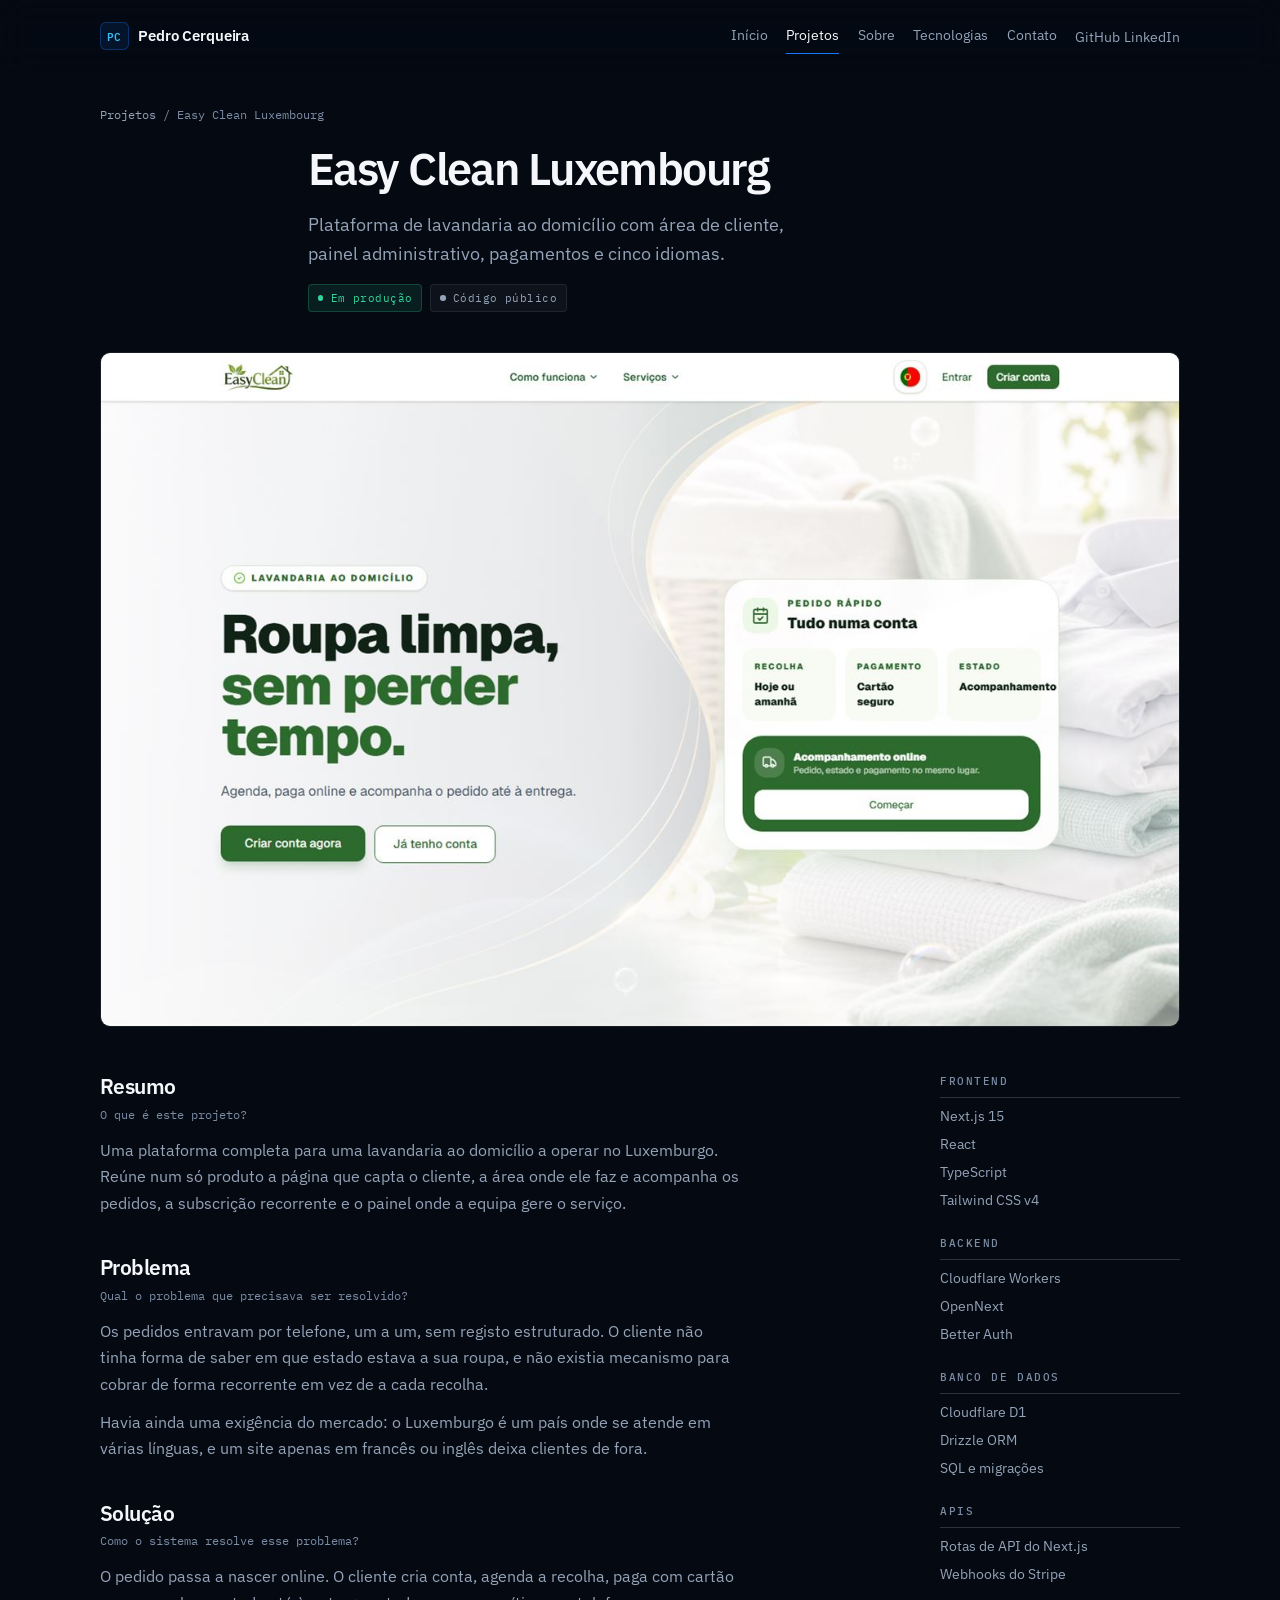
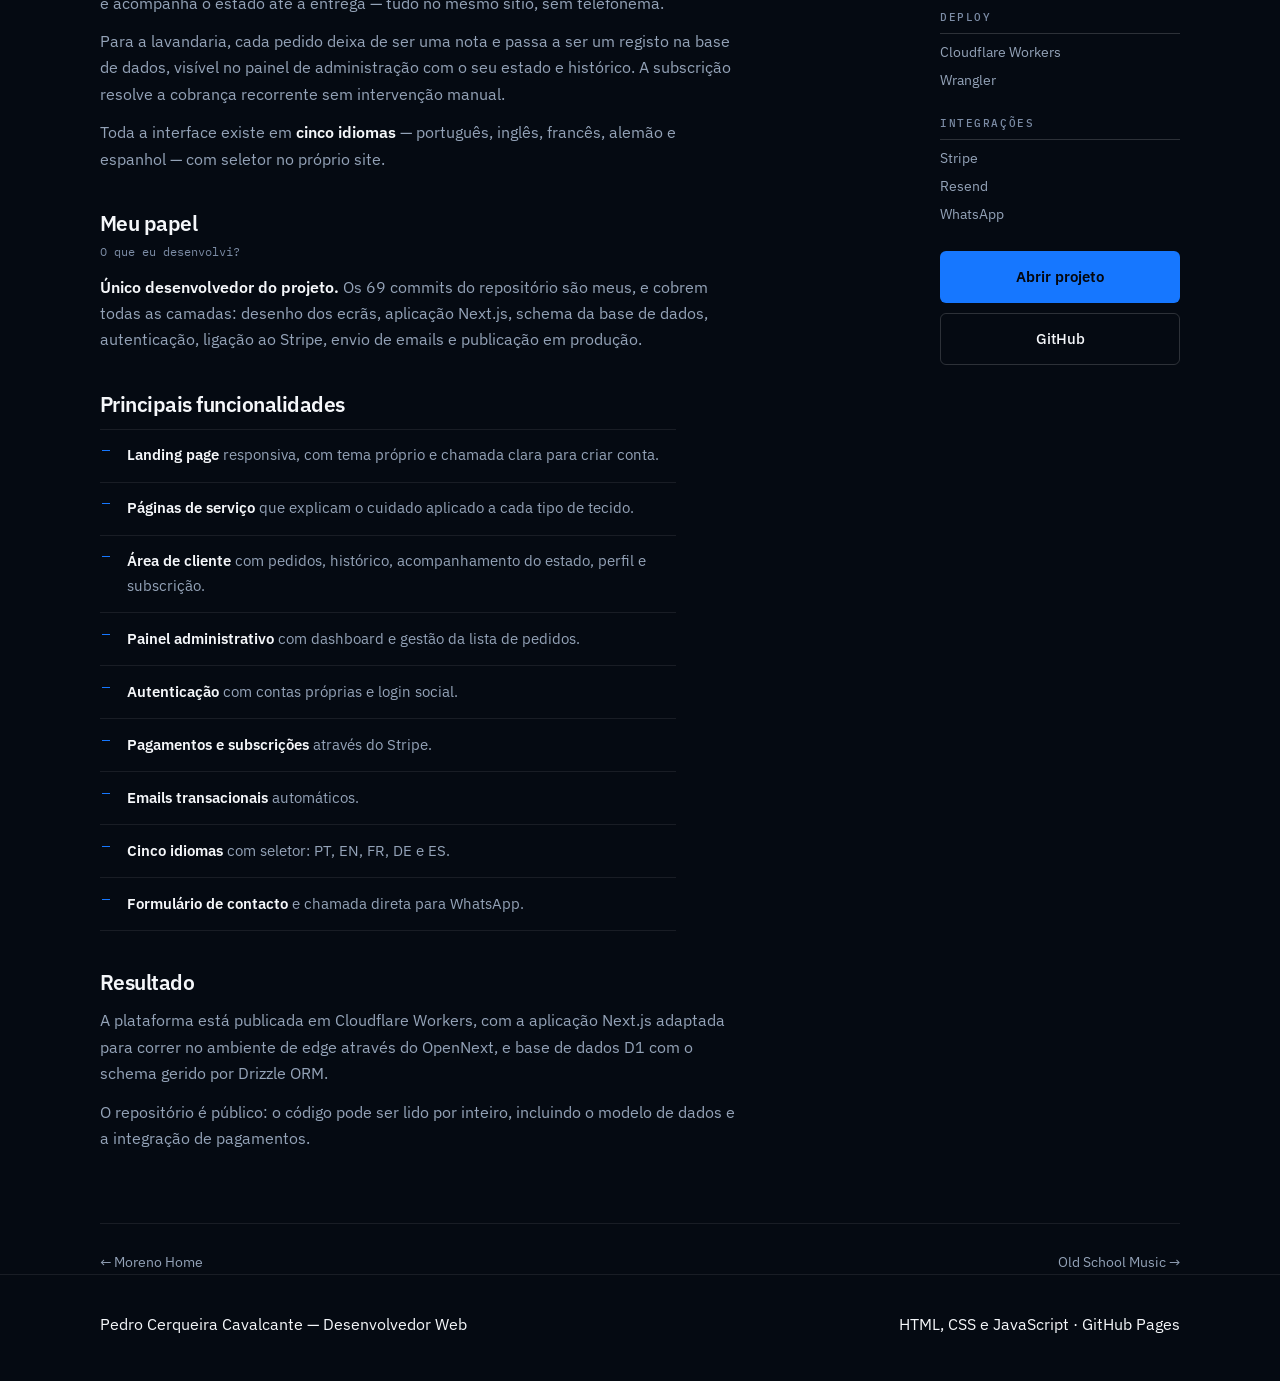
==== commit ce41a8f2: "feat: adicionar seção de projetos em desenvolvimento com Menuz - Criar dois cards para Menuz Barbear" ====
--- a/projetos/easy-clean.html
+++ b/projetos/easy-clean.html
@@ -13,15 +13,15 @@
 <meta property="og:url" content="https://pedrocerqueiracavalcante.github.io/projetos/easy-clean.html">
 <meta property="og:image" content="https://pedrocerqueiracavalcante.github.io/assets/img/easyclean.jpg">
 <meta name="twitter:card" content="summary_large_image">
-<meta name="theme-color" content="#05070D">
+<meta name="theme-color" content="#050A12">
 
-<link rel="icon" href="data:image/svg+xml,<svg xmlns='http://www.w3.org/2000/svg' viewBox='0 0 64 64'><rect width='64' height='64' rx='14' fill='%2305070D'/><rect x='2' y='2' width='60' height='60' rx='13' fill='none' stroke='%234589FF' stroke-width='3'/><text x='32' y='43' font-size='30' font-family='ui-monospace,monospace' font-weight='600' fill='%234589FF' text-anchor='middle'>PC</text></svg>">
+<link rel="icon" href="data:image/svg+xml,<svg xmlns='http://www.w3.org/2000/svg' viewBox='0 0 64 64'><rect width='64' height='64' rx='14' fill='%23050A12'/><rect x='2' y='2' width='60' height='60' rx='13' fill='none' stroke='%231677FF' stroke-width='3'/><text x='32' y='43' font-size='29' font-family='ui-monospace,monospace' font-weight='600' fill='%2338BDF8' text-anchor='middle'>PC</text></svg>">
 
 <link rel="preconnect" href="https://fonts.googleapis.com">
 <link rel="preconnect" href="https://fonts.gstatic.com" crossorigin>
 <link href="https://fonts.googleapis.com/css2?family=IBM+Plex+Mono:wght@400;500&family=IBM+Plex+Sans:wght@400;500;600&display=swap" rel="stylesheet">
 <script>document.documentElement.classList.add('js');</script>
-<link rel="stylesheet" href="../assets/css/styles.css?v=7">
+<link rel="stylesheet" href="../assets/css/styles.css?v=8">
 
 <script type="application/ld+json">
 {
@@ -188,6 +188,6 @@
   </div>
 </footer>
 
-<script src="../assets/js/main.js?v=7" defer></script>
+<script src="../assets/js/main.js?v=8" defer></script>
 </body>
 </html>
--- a/assets/css/styles.css
+++ b/assets/css/styles.css
@@ -1,447 +1,745 @@
 /* ==========================================================================
    Pedro Cerqueira Cavalcante — portfólio
-   Identidade: azul elétrico sobre quase-preto azulado.
-   Tipografia: IBM Plex Sans (texto) · IBM Plex Mono (dados e rótulos).
-   Estrutura por linhas e superfícies, sem gradientes nem sombras pesadas.
-   ========================================================================== */
-
-/* ---------- design system ---------- */
+   Identidade: azul tecnológico sobre quase-preto. O azul é sotaque, não pintura.
+   Tipografia: IBM Plex Sans (texto) · IBM Plex Mono (rótulos, dados e código).
+   Estrutura por linhas finas e espaço vazio, em vez de caixas empilhadas.
+   ========================================================================== */
+
+/* ---------- 1. design system ---------------------------------------------- */
 :root {
-  /* marca */
-  --primary:       #4589FF;
-  --primary-dark:  #0F62FE;
-  --primary-light: #8FB4FF;
-  --primary-soft:  rgba(69, 137, 255, .12);
-  --primary-line:  rgba(69, 137, 255, .28);
-
   /* superfícies */
-  --background: #05070D;
-  --surface:    #0B111C;
-  --surface-2:  #121A29;
-  --border:     #1B2434;
-  --border-soft:#141C29;
+  --bg:        #050A12;
+  --bg-2:      #0A1220;
+  --bg-3:      #0E1826;
+
+  /* azul de identidade */
+  --blue:       #1677FF;
+  --blue-light: #38BDF8;
+  --blue-deep:  #0B3B82;
+  --blue-soft:  rgba(22, 119, 255, .10);
+  --blue-line:  rgba(22, 119, 255, .32);
 
   /* texto */
-  --text:       #E9EDF5;
-  --text-muted: #8A96AC;
-  --text-dim:   #5D687C;
+  --text:   #F5F7FA;
+  --text-2: #94A3B8;
+  --text-3: #7C8CA5;
+
+  /* linhas */
+  --border:        rgba(255, 255, 255, .08);
+  --border-strong: rgba(255, 255, 255, .16);
 
   /* estado */
-  --ok:    #38D07E;
-  --ok-bg: rgba(56, 208, 126, .12);
+  --ok:    #34D399;
+  --ok-bg: rgba(52, 211, 153, .10);
 
   /* tipografia */
   --sans: "IBM Plex Sans", system-ui, -apple-system, "Segoe UI", Arial, sans-serif;
   --mono: "IBM Plex Mono", ui-monospace, "Cascadia Mono", Consolas, monospace;
 
   /* métrica */
-  --wrap: 70rem;
-  --pad:  clamp(1.15rem, 4vw, 2rem);
-  --r:    8px;
-  --t:    180ms cubic-bezier(.4, 0, .2, 1);
-}
-
-/* ---------- base ---------- */
+  --wrap:  72rem;
+  --pad:   clamp(1.15rem, 4.5vw, 2.25rem);
+  --gap-s: clamp(2.5rem, 6vw, 4rem);
+  --r:     10px;
+  --r-s:   6px;
+  --t:     220ms cubic-bezier(.4, 0, .2, 1);
+  --header-h: 4.5rem;
+}
+
+/* ---------- 2. base ------------------------------------------------------- */
 *, *::before, *::after { box-sizing: border-box; }
 
-html { scroll-behavior: smooth; scroll-padding-top: 5.5rem; -webkit-text-size-adjust: 100%; }
+html {
+  scroll-behavior: smooth;
+  scroll-padding-top: calc(var(--header-h) + 1.5rem);
+  -webkit-text-size-adjust: 100%;
+}
 
 body {
   margin: 0;
-  background: var(--background);
+  background: var(--bg);
   color: var(--text);
   font-family: var(--sans);
   font-size: 1rem;
   line-height: 1.65;
   -webkit-font-smoothing: antialiased;
   text-rendering: optimizeLegibility;
+  overflow-x: hidden;
 }
 
 img { max-width: 100%; display: block; }
 a { color: inherit; }
-h1, h2, h3, h4 { margin: 0; font-weight: 600; letter-spacing: -.022em; line-height: 1.18; text-wrap: balance; }
+ul, ol { margin: 0; padding: 0; list-style: none; }
 p { margin: 0; }
 
-::selection { background: var(--primary); color: #04070E; }
-
-:focus-visible { outline: 2px solid var(--primary); outline-offset: 3px; border-radius: 4px; }
+h1, h2, h3, h4 {
+  margin: 0; font-weight: 600;
+  letter-spacing: -.025em; line-height: 1.15;
+  text-wrap: balance;
+}
+
+::selection { background: var(--blue); color: #04070E; }
+
+:focus-visible {
+  outline: 2px solid var(--blue-light);
+  outline-offset: 3px;
+  border-radius: 4px;
+}
 
 @media (prefers-reduced-motion: reduce) {
   html { scroll-behavior: auto; }
-  *, *::before, *::after { animation-duration: .01ms !important; transition-duration: .01ms !important; }
+  *, *::before, *::after {
+    animation-duration: .01ms !important;
+    animation-iteration-count: 1 !important;
+    transition-duration: .01ms !important;
+  }
 }
 
 .skip {
   position: absolute; left: -9999px; top: 0; z-index: 200;
-  background: var(--primary); color: #04070E; padding: .7rem 1.1rem; font-weight: 600;
+  background: var(--blue); color: #04070E;
+  padding: .7rem 1.1rem; font-weight: 600;
 }
 .skip:focus { left: 0; }
 
-/* ---------- utilitários ---------- */
+/* ---------- 3. utilitários ------------------------------------------------ */
 .wrap { max-width: var(--wrap); margin-inline: auto; padding-inline: var(--pad); }
 
+.section { padding-block: clamp(4rem, 9vw, 7rem); border-top: 1px solid var(--border); }
+
 .label {
-  display: inline-flex; align-items: center; gap: .5rem;
-  font-family: var(--mono); font-size: .75rem; letter-spacing: .12em;
-  text-transform: uppercase; color: var(--primary);
-}
-.label::before { content: ""; width: 1.5rem; height: 1px; background: var(--primary-line); }
-
-.section { padding-block: clamp(3.5rem, 8vw, 6rem); position: relative; }
-.section + .section { border-top: 1px solid var(--border-soft); }
-
-.section-head { display: flex; flex-direction: column; gap: .7rem; margin-bottom: 2.6rem; max-width: 46rem; }
-.section-head h2 { font-size: clamp(1.55rem, 3.2vw, 2.1rem); }
-.section-head p { color: var(--text-muted); }
-
-/* ---------- cabeçalho ---------- */
+  display: inline-flex; align-items: center; gap: .6rem;
+  font-family: var(--mono); font-size: .72rem; font-weight: 500;
+  letter-spacing: .16em; text-transform: uppercase;
+  color: var(--blue-light);
+}
+.label::before {
+  content: ""; width: .4rem; height: .4rem; flex: none;
+  background: var(--blue); border-radius: 1px;
+  box-shadow: 0 0 0 3px var(--blue-soft);
+}
+
+.section-head {
+  display: flex; flex-direction: column; gap: .85rem;
+  max-width: 44rem; margin-bottom: clamp(2.25rem, 5vw, 3.25rem);
+}
+.section-head h2 { font-size: clamp(1.65rem, 3.6vw, 2.35rem); letter-spacing: -.03em; }
+.section-head p { color: var(--text-2); font-size: clamp(.95rem, 1.6vw, 1.03rem); }
+
+/* rótulo mono reutilizável (Problema / Solução / categorias) */
+.mono-k {
+  font-family: var(--mono); font-size: .68rem; font-weight: 500;
+  letter-spacing: .14em; text-transform: uppercase; color: var(--text-3);
+}
+
+.status {
+  display: inline-flex; align-items: center; gap: .45rem;
+  font-family: var(--mono); font-size: .7rem; letter-spacing: .04em;
+  color: var(--ok); background: var(--ok-bg);
+  border: 1px solid rgba(52, 211, 153, .22);
+  padding: .22rem .55rem; border-radius: 4px;
+}
+.status::before { content: ""; width: .35rem; height: .35rem; border-radius: 50%; background: currentColor; }
+.status-alt {
+  color: var(--text-2); background: rgba(255, 255, 255, .04);
+  border-color: var(--border);
+}
+
+/* ---------- 4. botões ---------------------------------------------------- */
+.btn {
+  display: inline-flex; align-items: center; justify-content: center; gap: .5rem;
+  padding: .8rem 1.4rem; min-height: 2.9rem;
+  border: 1px solid transparent; border-radius: var(--r-s);
+  font-size: .92rem; font-weight: 500; text-decoration: none; white-space: nowrap;
+  transition: background-color var(--t), border-color var(--t), color var(--t), transform var(--t);
+}
+.btn svg { width: 1rem; height: 1rem; flex: none; }
+
+.btn-primary { background: var(--blue); color: #04070E; font-weight: 600; }
+.btn-primary:hover { background: var(--blue-light); transform: translateY(-1px); }
+
+.btn-ghost { border-color: var(--border-strong); color: var(--text); background: transparent; }
+.btn-ghost:hover { border-color: var(--blue); color: var(--blue-light); transform: translateY(-1px); }
+
+.btn-sm { padding: .5rem 1rem; min-height: 2.4rem; font-size: .85rem; }
+
+/* ---------- 5. cabeçalho ------------------------------------------------- */
 .site-header {
   position: sticky; top: 0; z-index: 100;
-  background: rgba(5, 7, 13, .82);
-  backdrop-filter: blur(14px);
-  border-bottom: 1px solid var(--border-soft);
-}
-.site-header .wrap { display: flex; align-items: center; gap: 1rem; min-height: 4.25rem; }
-
-.logo { display: inline-flex; align-items: center; gap: .6rem; text-decoration: none; font-weight: 600; font-size: .95rem; margin-right: auto; }
+  background: rgba(5, 10, 18, .72);
+  backdrop-filter: blur(16px) saturate(140%);
+  -webkit-backdrop-filter: blur(16px) saturate(140%);
+  border-bottom: 1px solid transparent;
+  transition: border-color var(--t), background-color var(--t);
+}
+.site-header[data-scrolled="true"] {
+  background: rgba(5, 10, 18, .88);
+  border-bottom-color: var(--border);
+}
+.site-header .wrap { display: flex; align-items: center; gap: 1.25rem; min-height: var(--header-h); }
+
+.logo {
+  display: inline-flex; align-items: center; gap: .6rem;
+  text-decoration: none; margin-right: auto;
+  font-size: .95rem; font-weight: 600; letter-spacing: -.01em;
+}
 .logo-mark {
-  width: 1.75rem; height: 1.75rem; flex: none;
+  width: 1.8rem; height: 1.8rem; flex: none;
   display: grid; place-items: center;
-  border: 1px solid var(--primary-line); border-radius: 5px;
-  background: var(--primary-soft); color: var(--primary);
-  font-family: var(--mono); font-size: .7rem; font-weight: 600;
-}
-
-.nav { display: flex; align-items: center; gap: 1.6rem; }
-.nav a { text-decoration: none; font-size: .9rem; color: var(--text-muted); transition: color var(--t); }
-.nav a:hover, .nav a[aria-current="page"] { color: var(--text); }
-
-.nav-side { display: flex; align-items: center; gap: 1rem; padding-left: 1.3rem; border-left: 1px solid var(--border); }
-.nav-side a { font-family: var(--mono); font-size: .78rem; }
-.nav-side a:hover { color: var(--primary); }
+  border: 1px solid var(--blue-line); border-radius: var(--r-s);
+  background: var(--blue-soft); color: var(--blue-light);
+  font-family: var(--mono); font-size: .68rem; font-weight: 600; letter-spacing: 0;
+}
+.logo span:last-child { white-space: nowrap; }
+
+.nav { display: flex; align-items: center; gap: 1.15rem; }
+.nav a {
+  position: relative; text-decoration: none;
+  font-size: .875rem; color: var(--text-2);
+  transition: color var(--t);
+}
+.nav a:hover { color: var(--text); }
+.nav a[aria-current] { color: var(--text); }
+.nav a[aria-current]::after {
+  content: ""; position: absolute; left: 0; right: 0; bottom: -.4rem;
+  height: 1px; background: var(--blue);
+}
+
+.nav-cta { margin-left: .5rem; }
 
 .icon-btn {
-  width: 2.1rem; height: 2.1rem; flex: none;
+  width: 2.3rem; height: 2.3rem; flex: none;
   display: none; place-items: center;
-  background: transparent; border: 1px solid var(--border); border-radius: 5px;
-  color: var(--text-muted); cursor: pointer;
+  background: transparent; border: 1px solid var(--border-strong);
+  border-radius: var(--r-s); color: var(--text-2); cursor: pointer;
   transition: border-color var(--t), color var(--t);
 }
-.icon-btn:hover { border-color: var(--primary); color: var(--primary); }
-.icon-btn svg { width: 1.05rem; height: 1.05rem; }
-
-@media (max-width: 56rem) {
+.icon-btn:hover { border-color: var(--blue); color: var(--blue-light); }
+.icon-btn svg { width: 1.1rem; height: 1.1rem; }
+
+@media (max-width: 62rem) {
   .icon-btn { display: grid; }
   .nav {
-    position: fixed; inset: 4.25rem 0 auto 0;
+    position: fixed; inset: var(--header-h) 0 auto 0;
     flex-direction: column; align-items: stretch; gap: 0;
-    background: var(--surface); border-bottom: 1px solid var(--border);
-    padding: .4rem var(--pad) 1.3rem;
-    transform: translateY(-10px); opacity: 0; pointer-events: none;
+    background: var(--bg-2); border-bottom: 1px solid var(--border);
+    padding: .35rem var(--pad) 1.4rem;
+    transform: translateY(-8px); opacity: 0; pointer-events: none;
     transition: opacity var(--t), transform var(--t);
+    max-height: calc(100dvh - var(--header-h)); overflow-y: auto;
   }
   .nav[data-open="true"] { transform: none; opacity: 1; pointer-events: auto; }
-  .nav a { padding: .85rem 0; border-bottom: 1px solid var(--border-soft); font-size: 1rem; }
-  .nav-side { padding: .9rem 0 0; border-left: 0; gap: 1.5rem; }
-}
-
-/* ---------- botões ---------- */
-.btn {
-  display: inline-flex; align-items: center; justify-content: center; gap: .5rem;
-  padding: .75rem 1.35rem; min-height: 2.85rem;
-  border: 1px solid transparent; border-radius: var(--r);
-  font-size: .92rem; font-weight: 500; text-decoration: none;
-  transition: background-color var(--t), border-color var(--t), color var(--t), transform var(--t);
-}
-.btn:hover { transform: translateY(-1px); }
-.btn-primary { background: var(--primary); color: #04070E; font-weight: 600; }
-.btn-primary:hover { background: var(--primary-light); }
-.btn-ghost { border-color: var(--border); color: var(--text); background: var(--surface); }
-.btn-ghost:hover { border-color: var(--primary); color: var(--primary); }
-.btn-sm { padding: .5rem 1rem; min-height: 2.3rem; font-size: .85rem; }
-
-/* ==========================================================================
-   HERO
-   ========================================================================== */
-.hero { padding-block: clamp(3.5rem, 9vw, 6rem) clamp(3rem, 7vw, 5rem); position: relative; overflow: hidden; }
-
-/* grelha técnica ténue, apenas no hero */
+  .nav a { padding: .95rem .1rem; border-bottom: 1px solid var(--border); font-size: 1rem; }
+  .nav a[aria-current]::after { display: none; }
+  .nav-cta { margin: 1.1rem 0 0; }
+  .nav-cta.btn { width: 100%; }
+}
+
+/* ==========================================================================
+   6. HERO
+   ========================================================================== */
+.hero {
+  position: relative; overflow: hidden;
+  padding-block: clamp(3.5rem, 9vw, 6.5rem) clamp(3rem, 7vw, 5rem);
+}
+
+/* grelha de pontos: profundidade técnica, sem ruído */
 .hero::before {
-  content: "";
-  position: absolute; inset: 0;
-  background-image:
-    linear-gradient(var(--border-soft) 1px, transparent 1px),
-    linear-gradient(90deg, var(--border-soft) 1px, transparent 1px);
-  background-size: 64px 64px;
-  mask-image: radial-gradient(ellipse 90% 60% at 50% 0%, #000 20%, transparent 78%);
-  -webkit-mask-image: radial-gradient(ellipse 90% 60% at 50% 0%, #000 20%, transparent 78%);
+  content: ""; position: absolute; inset: 0;
+  background-image: radial-gradient(rgba(255, 255, 255, .075) 1px, transparent 1px);
+  background-size: 24px 24px;
+  mask-image: radial-gradient(ellipse 75% 60% at 25% 20%, #000 0%, transparent 72%);
+  -webkit-mask-image: radial-gradient(ellipse 75% 60% at 25% 20%, #000 0%, transparent 72%);
   pointer-events: none;
 }
-
-.hero .wrap { position: relative; }
+/* um único brilho azul, atrás do painel de código */
+.hero::after {
+  content: ""; position: absolute; top: -30%; right: -12%;
+  width: min(46rem, 90vw); aspect-ratio: 1;
+  background: radial-gradient(circle, rgba(22, 119, 255, .14), transparent 62%);
+  pointer-events: none;
+}
+
+.hero .wrap { position: relative; z-index: 1; }
 
 .hero-grid {
-  display: grid;
-  grid-template-columns: minmax(0, 1fr) minmax(0, .92fr);
-  gap: clamp(2rem, 5vw, 4rem);
-  align-items: center;
-}
-@media (max-width: 60rem) { .hero-grid { grid-template-columns: 1fr; } }
-
-.hero-text { display: flex; flex-direction: column; gap: 1.3rem; align-items: flex-start; }
-
-.status-pill {
-  display: inline-flex; align-items: center; gap: .55rem;
-  padding: .35rem .8rem; border-radius: 999px;
-  border: 1px solid var(--border); background: var(--surface);
-  font-family: var(--mono); font-size: .74rem; color: var(--text-muted);
-}
-.status-pill .dot { width: .45rem; height: .45rem; border-radius: 50%; background: var(--ok); flex: none; animation: pulse 2.6s ease-in-out infinite; }
-@keyframes pulse { 0%,100% { opacity: 1; } 50% { opacity: .35; } }
-
-.hero h1 { font-size: clamp(2.1rem, 5.6vw, 3.3rem); letter-spacing: -.035em; line-height: 1.05; }
-.hero h1 .accent { color: var(--primary); }
-
-.hero .intro { font-size: clamp(1rem, 1.9vw, 1.12rem); color: var(--text-muted); max-width: 42ch; }
-
-.hero-actions { display: flex; flex-wrap: wrap; gap: .7rem; margin-top: .3rem; }
-
-/* ---------- terminal ---------- */
-.terminal {
-  background: var(--surface);
-  border: 1px solid var(--border);
-  border-radius: var(--r);
+  display: grid; grid-template-columns: minmax(0, 1.02fr) minmax(0, .98fr);
+  gap: clamp(2.5rem, 5vw, 4.5rem); align-items: center;
+}
+@media (max-width: 64rem) { .hero-grid { grid-template-columns: 1fr; gap: 2.75rem; } }
+
+.hero-text { display: flex; flex-direction: column; align-items: flex-start; gap: 1.5rem; }
+
+.hero h1 { font-size: clamp(2.15rem, 5.6vw, 3.6rem); letter-spacing: -.04em; line-height: 1.06; }
+.hero h1 em {
+  display: block; font-style: normal; font-weight: 500;
+  font-family: var(--mono); font-size: .75rem; letter-spacing: .18em;
+  text-transform: uppercase; color: var(--text-2);
+  margin-bottom: 1rem;
+}
+.hero h1 b { font-weight: inherit; color: var(--blue); }
+
+.hero .lead {
+  color: var(--text-2); font-size: clamp(1rem, 1.7vw, 1.1rem);
+  max-width: 46ch;
+}
+
+.hero-actions { display: flex; flex-wrap: wrap; gap: .7rem; }
+
+.hero-meta {
+  display: flex; flex-wrap: wrap; align-items: center; gap: .6rem 1rem;
+  font-family: var(--mono); font-size: .74rem; color: var(--text-3);
+  padding-top: .3rem;
+}
+.hero-meta .avail { display: inline-flex; align-items: center; gap: .5rem; color: var(--text-2); }
+.hero-meta .dot {
+  width: .45rem; height: .45rem; flex: none; border-radius: 50%;
+  background: var(--ok); box-shadow: 0 0 0 3px var(--ok-bg);
+  animation: pulse 2.8s ease-in-out infinite;
+}
+@keyframes pulse { 0%, 100% { opacity: 1; } 50% { opacity: .3; } }
+.hero-meta .sep { width: 1px; height: .9rem; background: var(--border-strong); }
+
+/* ---------- painel de código -------------------------------------------- */
+.codepane {
+  margin: 0; background: var(--bg-2);
+  border: 1px solid var(--border); border-radius: var(--r);
   overflow: hidden;
-  font-family: var(--mono);
-  font-size: clamp(.72rem, 1.35vw, .82rem);
-  line-height: 1.85;
-}
-.term-bar {
-  display: flex; align-items: center; gap: .45rem;
-  padding: .65rem .9rem;
-  border-bottom: 1px solid var(--border-soft);
-  background: var(--surface-2);
-}
-.term-bar i { width: .55rem; height: .55rem; border-radius: 50%; background: var(--border); display: block; }
-.term-bar i:first-child { background: var(--primary); }
-.term-bar span { margin-left: .5rem; color: var(--text-dim); font-size: .72rem; }
-
-.term-body { padding: 1.05rem 1.1rem 1.2rem; overflow-x: auto; }
-.term-body .line { white-space: pre; }
-.term-body .p  { color: var(--primary); }
-.term-body .c  { color: var(--text-dim); }
-.term-body .k  { color: var(--text-muted); }
-.term-body .s  { color: var(--primary-light); }
-.term-body .v  { color: var(--text); }
-.term-body .ok { color: var(--ok); }
-
-.cursor { display: inline-block; width: .5em; height: 1.05em; background: var(--primary); vertical-align: -.16em; animation: blink 1.15s steps(2, start) infinite; }
-@keyframes blink { 0%, 100% { opacity: 1; } 50% { opacity: 0; } }
-@media (prefers-reduced-motion: reduce) { .cursor { animation: none; } }
-
-/* ==========================================================================
-   SOBRE
-   ========================================================================== */
-.about-grid { display: grid; grid-template-columns: repeat(auto-fit, minmax(15rem, 1fr)); gap: 1rem; }
-
-.about-card {
-  background: var(--surface);
-  border: 1px solid var(--border);
-  border-radius: var(--r);
-  padding: 1.4rem 1.4rem 1.5rem;
-  display: flex; flex-direction: column; gap: .55rem;
-  transition: border-color var(--t), transform var(--t);
-}
-.about-card:hover { border-color: var(--primary-line); transform: translateY(-2px); }
-.about-card .ico { width: 1.5rem; height: 1.5rem; color: var(--primary); }
-.about-card h3 { font-size: 1rem; }
-.about-card p { color: var(--text-muted); font-size: .92rem; }
-
-/* ==========================================================================
-   TECNOLOGIAS
-   ========================================================================== */
-.tech-grid { display: grid; grid-template-columns: repeat(auto-fit, minmax(16rem, 1fr)); gap: 1rem; }
-
-.tech-card {
-  background: var(--surface);
-  border: 1px solid var(--border);
-  border-radius: var(--r);
-  padding: 1.35rem 1.35rem 1.45rem;
-  display: flex; flex-direction: column; gap: .9rem;
-  transition: border-color var(--t), transform var(--t);
-}
-.tech-card:hover { border-color: var(--primary-line); transform: translateY(-2px); }
-
-.tech-head { display: flex; align-items: center; gap: .65rem; }
-.tech-head .ico {
-  width: 2.1rem; height: 2.1rem; flex: none;
-  display: grid; place-items: center;
-  border-radius: 6px; background: var(--primary-soft); color: var(--primary);
-}
-.tech-head .ico svg { width: 1.1rem; height: 1.1rem; }
-.tech-head h3 { font-size: .98rem; }
-
-.chips { list-style: none; display: flex; flex-wrap: wrap; gap: .4rem; margin: 0; padding: 0; }
-.chips li {
-  font-family: var(--mono); font-size: .74rem;
-  padding: .28rem .6rem; border-radius: 5px;
-  background: var(--surface-2); border: 1px solid var(--border-soft);
-  color: var(--text-muted);
-  transition: color var(--t), border-color var(--t);
-}
-.tech-card:hover .chips li { color: var(--text); }
-.chips li.key { color: var(--primary); border-color: var(--primary-line); background: var(--primary-soft); }
-
-/* ==========================================================================
-   PROJETOS
-   ========================================================================== */
-.projects { display: grid; grid-template-columns: repeat(auto-fit, minmax(23rem, 1fr)); gap: 1.25rem; }
-@media (max-width: 34rem) { .projects { grid-template-columns: 1fr; } }
+}
+.codepane-top {
+  display: flex; align-items: center; gap: .75rem;
+  padding: .6rem .9rem; background: var(--bg-3);
+  border-bottom: 1px solid var(--border);
+  font-family: var(--mono); font-size: .72rem; color: var(--text-2);
+}
+.codepane-top .file { display: inline-flex; align-items: center; gap: .5rem; }
+.codepane-top .file::before {
+  content: ""; width: .4rem; height: .4rem; border-radius: 50%;
+  background: var(--blue); flex: none;
+}
+.codepane-top .tag { margin-left: auto; color: var(--text-3); font-size: .68rem; letter-spacing: .06em; }
+
+.code {
+  counter-reset: ln; margin: 0;
+  padding: 1rem .9rem 1.15rem;
+  font-family: var(--mono); font-size: clamp(.7rem, 1.15vw, .78rem);
+  line-height: 1.95; overflow-x: auto;
+}
+.code li { white-space: pre; color: var(--text); }
+.code li::before {
+  counter-increment: ln; content: counter(ln);
+  display: inline-block; width: 1.6rem; margin-right: .9rem;
+  text-align: right; color: rgba(148, 163, 184, .45);
+  -webkit-user-select: none; user-select: none;
+}
+.code .kw { color: var(--blue-light); }
+.code .fn { color: var(--text); }
+.code .st { color: #A5D8FF; }
+.code .cm { color: var(--text-3); }
+.code .pn { color: var(--text-2); }
+
+.codepane-cap {
+  padding: .7rem .9rem; border-top: 1px solid var(--border);
+  background: var(--bg-3);
+  font-family: var(--mono); font-size: .7rem; color: var(--text-3);
+}
+.codepane-cap b { color: var(--text-2); font-weight: 500; }
+
+/* ==========================================================================
+   7. FAIXA DE COMPETÊNCIAS (mini status)
+   ========================================================================== */
+.strip { border-top: 1px solid var(--border); background: var(--bg-2); }
+.strip ul {
+  display: flex; flex-wrap: wrap; align-items: center;
+  gap: .65rem 1.6rem; padding-block: 1.1rem;
+}
+.strip li {
+  display: inline-flex; align-items: center; gap: .6rem;
+  font-family: var(--mono); font-size: .72rem; font-weight: 500;
+  letter-spacing: .12em; text-transform: uppercase; color: var(--text-2);
+}
+.strip li::before {
+  content: ""; width: .3rem; height: .3rem; flex: none;
+  border-radius: 50%; background: var(--blue);
+}
+
+/* ==========================================================================
+   8. SOBRE
+   ========================================================================== */
+.about {
+  display: grid; grid-template-columns: minmax(0, 1fr) 15rem;
+  gap: var(--gap-s); align-items: start;
+}
+@media (max-width: 60rem) { .about { grid-template-columns: 1fr; gap: 2.5rem; } }
+
+.about-text { display: flex; flex-direction: column; gap: 1.15rem; max-width: 60ch; }
+.about-text p { color: var(--text-2); }
+.about-text strong { color: var(--text); font-weight: 600; }
+
+.side-list h3 {
+  font-family: var(--mono); font-size: .7rem; font-weight: 500;
+  letter-spacing: .16em; text-transform: uppercase; color: var(--text-3);
+  padding-bottom: .7rem; border-bottom: 1px solid var(--border-strong);
+}
+.side-list ul { margin-top: .2rem; }
+.side-list li {
+  padding: .7rem 0; border-bottom: 1px solid var(--border);
+  font-size: .9rem; color: var(--text-2);
+  display: flex; align-items: center; gap: .6rem;
+}
+.side-list li::before {
+  content: ""; width: .3rem; height: .3rem; flex: none;
+  border-radius: 50%; background: var(--blue-line);
+}
+
+/* ==========================================================================
+   9. PROJETOS
+   ========================================================================== */
+.projects {
+  display: grid; grid-template-columns: repeat(auto-fit, minmax(19rem, 1fr));
+  gap: 1.25rem;
+}
+@media (max-width: 40rem) { .projects { grid-template-columns: 1fr; } }
 
 .pcard {
   display: flex; flex-direction: column;
-  background: var(--surface);
-  border: 1px solid var(--border);
-  border-radius: var(--r);
-  overflow: hidden;
+  background: var(--bg-2); border: 1px solid var(--border);
+  border-radius: var(--r); overflow: hidden;
   transition: border-color var(--t), transform var(--t);
 }
-.pcard:hover { border-color: var(--primary-line); transform: translateY(-3px); }
-
-.pcard-thumb { display: block; position: relative; border-bottom: 1px solid var(--border); background: var(--surface-2); }
+.pcard:hover { border-color: var(--blue-line); transform: translateY(-3px); }
+
+.pcard-thumb { display: block; border-bottom: 1px solid var(--border); background: var(--bg-3); }
 .pcard-thumb img {
-  width: 100%; height: auto; aspect-ratio: 1320 / 825;
+  width: 100%; height: auto; aspect-ratio: 16 / 10;
   object-fit: cover; object-position: top center;
-  opacity: .88; transition: opacity var(--t), transform var(--t);
-}
-.pcard:hover .pcard-thumb img { opacity: 1; transform: scale(1.015); }
-
-.pcard-body { padding: 1.3rem 1.4rem 1.4rem; display: flex; flex-direction: column; gap: .7rem; flex: 1; align-items: flex-start; }
-.pcard-body h3 { font-size: 1.2rem; }
-.pcard-body .desc { color: var(--text-muted); font-size: .93rem; flex: 1; }
-
-.status {
-  display: inline-flex; align-items: center; gap: .4rem;
-  font-family: var(--mono); font-size: .72rem; letter-spacing: .03em;
-  color: var(--ok); background: var(--ok-bg);
-  padding: .2rem .55rem; border-radius: 4px;
-}
-.status::before { content: ""; width: .38rem; height: .38rem; border-radius: 50%; background: currentColor; }
-.status-alt { color: var(--text-muted); background: var(--surface-2); }
-
-.pcard-foot { display: flex; flex-wrap: wrap; gap: .55rem; align-items: center; width: 100%; margin-top: .2rem; }
+  opacity: .82; transition: opacity var(--t);
+}
+.pcard:hover .pcard-thumb img { opacity: 1; }
+
+.pcard-body {
+  flex: 1; display: flex; flex-direction: column; align-items: flex-start;
+  gap: .8rem; padding: 1.25rem 1.3rem 1.4rem;
+}
+.pcard-body h3 { font-size: 1.15rem; }
+
+/* problema → solução, em duas linhas curtas e alinhadas */
+.ps { display: flex; flex-direction: column; gap: .7rem; flex: 1; }
+.ps div { display: flex; flex-direction: column; gap: .2rem; }
+.ps p { font-size: .89rem; color: var(--text-2); }
+.ps .sol p { color: var(--text); }
+
+.chips { display: flex; flex-wrap: wrap; gap: .35rem; }
+.chips li {
+  font-family: var(--mono); font-size: .7rem;
+  padding: .25rem .55rem; border-radius: 4px;
+  background: rgba(255, 255, 255, .035);
+  border: 1px solid var(--border); color: var(--text-2);
+}
+.chips li.key { color: var(--blue-light); border-color: var(--blue-line); background: var(--blue-soft); }
+
+.pcard-foot {
+  display: flex; flex-wrap: wrap; align-items: center; gap: .55rem;
+  width: 100%; padding-top: .2rem;
+}
 .pcard-foot .spacer { flex: 1; }
 
 /* ==========================================================================
-   EXPERIÊNCIA TÉCNICA
-   ========================================================================== */
-.caps {
-  display: grid; grid-template-columns: repeat(auto-fit, minmax(13rem, 1fr));
-  gap: 1px; background: var(--border-soft);
-  border: 1px solid var(--border-soft); border-radius: var(--r); overflow: hidden;
-}
-.cap {
-  background: var(--surface); padding: 1.25rem 1.3rem;
-  display: flex; flex-direction: column; gap: .45rem;
+   10. PROJETO EM DESTAQUE
+   ========================================================================== */
+.feature {
+  display: grid; grid-template-columns: minmax(0, 1.08fr) minmax(0, .92fr);
+  gap: clamp(2rem, 4vw, 3.25rem); align-items: start;
+}
+@media (max-width: 64rem) { .feature { grid-template-columns: 1fr; gap: 2.25rem; } }
+
+.feature-shot {
+  display: block; border: 1px solid var(--border);
+  border-radius: var(--r); overflow: hidden; background: var(--bg-3);
+  transition: border-color var(--t);
+}
+.feature-shot:hover { border-color: var(--blue-line); }
+.feature-shot img { width: 100%; height: auto; }
+
+.feature-body { display: flex; flex-direction: column; align-items: flex-start; gap: 1.1rem; }
+.feature-body h3 { font-size: clamp(1.4rem, 3vw, 1.85rem); letter-spacing: -.03em; }
+.feature-body .desc { color: var(--text-2); max-width: 52ch; }
+.feature-meta { display: flex; flex-wrap: wrap; gap: .5rem; }
+
+.did { width: 100%; }
+.did h4 {
+  font-family: var(--mono); font-size: .7rem; font-weight: 500;
+  letter-spacing: .16em; text-transform: uppercase; color: var(--text-3);
+  padding-bottom: .7rem; border-bottom: 1px solid var(--border-strong);
+}
+.did li {
+  display: flex; gap: .8rem; padding: .75rem 0;
+  border-bottom: 1px solid var(--border);
+  font-size: .92rem; color: var(--text-2);
+}
+.did li::before {
+  content: "—"; flex: none; color: var(--blue); font-family: var(--mono);
+}
+.did li b { color: var(--text); font-weight: 600; }
+
+.feature-actions { display: flex; flex-wrap: wrap; gap: .7rem; }
+.feature-note { font-family: var(--mono); font-size: .73rem; color: var(--text-3); line-height: 1.7; max-width: 46ch; }
+
+/* ==========================================================================
+   11. TECNOLOGIAS — linhas por camada, sem cartões nem percentagens
+   ========================================================================== */
+.stack { border-top: 1px solid var(--border); }
+.stack > div {
+  display: grid; grid-template-columns: 11rem minmax(0, 1fr);
+  gap: 1.25rem; align-items: baseline;
+  padding-block: 1.35rem; border-bottom: 1px solid var(--border);
+}
+@media (max-width: 46rem) {
+  .stack > div { grid-template-columns: 1fr; gap: .8rem; }
+}
+.stack h3 {
+  display: flex; align-items: center; gap: .6rem;
+  font-family: var(--mono); font-size: .74rem; font-weight: 500;
+  letter-spacing: .14em; text-transform: uppercase; color: var(--text);
+}
+.stack h3 svg { width: 1rem; height: 1rem; flex: none; color: var(--blue); }
+
+/* ==========================================================================
+   12. COMO EU DESENVOLVO
+   ========================================================================== */
+.steps {
+  display: grid; grid-template-columns: repeat(auto-fit, minmax(14rem, 1fr));
+  gap: 1px; background: var(--border);
+  border: 1px solid var(--border); border-radius: var(--r); overflow: hidden;
+}
+.steps li {
+  background: var(--bg-2); padding: 1.5rem 1.4rem 1.6rem;
+  display: flex; flex-direction: column; gap: .5rem;
   transition: background-color var(--t);
 }
-.cap:hover { background: var(--surface-2); }
-.cap .ico { width: 1.35rem; height: 1.35rem; color: var(--primary); }
-.cap h3 { font-size: .93rem; }
-.cap p { font-family: var(--mono); font-size: .74rem; color: var(--text-dim); }
-
-/* ==========================================================================
-   CONTATO E RODAPÉ
-   ========================================================================== */
-.contact-box { display: flex; flex-direction: column; gap: 1.1rem; align-items: flex-start; max-width: 42rem; }
-.contact-box h2 { font-size: clamp(1.55rem, 3.2vw, 2.1rem); }
-.contact-box p { color: var(--text-muted); }
-.contact-actions { display: flex; flex-wrap: wrap; gap: .7rem; }
-.contact-note { font-family: var(--mono); font-size: .78rem; color: var(--text-dim); }
-
-.site-footer { border-top: 1px solid var(--border-soft); padding-block: 2.2rem 3rem; }
-.site-footer .wrap { display: flex; flex-wrap: wrap; gap: .6rem 1.5rem; align-items: baseline; justify-content: space-between; }
-.site-footer p { font-size: .85rem; color: var(--text-dim); }
-.site-footer .mono { font-family: var(--mono); font-size: .76rem; }
-
-/* ==========================================================================
-   PÁGINA DE PROJETO
-   ========================================================================== */
-.crumb { font-family: var(--mono); font-size: .78rem; color: var(--text-dim); padding-top: 2rem; }
-.crumb a { color: var(--text-muted); text-decoration: none; }
-.crumb a:hover { color: var(--primary); }
-
-.p-hero { padding-block: 1.2rem clamp(2rem, 5vw, 3rem); }
-.p-hero-inner { display: flex; flex-direction: column; gap: 1rem; align-items: flex-start; max-width: 46rem; }
-.p-hero h1 { font-size: clamp(1.9rem, 5vw, 2.7rem); letter-spacing: -.032em; }
-.p-hero .p-sub { color: var(--text-muted); font-size: clamp(1rem, 2vw, 1.1rem); max-width: 42ch; }
-.p-hero-meta { display: flex; flex-wrap: wrap; gap: .5rem; align-items: center; }
-
-.p-shot { border: 1px solid var(--border); border-radius: var(--r); overflow: hidden; margin-bottom: clamp(2rem, 5vw, 3rem); }
+.steps li:hover { background: var(--bg-3); }
+.steps .n {
+  font-family: var(--mono); font-size: .78rem; letter-spacing: .1em;
+  color: var(--blue-light);
+}
+.steps h3 {
+  font-family: var(--mono); font-size: .82rem; font-weight: 500;
+  letter-spacing: .12em; text-transform: uppercase;
+}
+.steps p { font-size: .9rem; color: var(--text-2); }
+
+/* ==========================================================================
+   13. ARQUITETURA
+   ========================================================================== */
+.arch-grid {
+  display: grid; grid-template-columns: minmax(0, 1fr) minmax(0, 1fr);
+  gap: var(--gap-s); align-items: start;
+}
+@media (max-width: 60rem) { .arch-grid { grid-template-columns: 1fr; gap: 2.5rem; } }
+
+.arch {
+  position: relative;
+  background: var(--bg-2); border: 1px solid var(--border);
+  border-radius: var(--r); padding: 1.5rem 1.5rem 1.6rem;
+}
+.arch li { position: relative; padding: 0 0 1.35rem 2.15rem; }
+.arch li:last-child { padding-bottom: 0; }
+/* fio vertical que liga as camadas */
+.arch li:not(:last-child)::after {
+  content: ""; position: absolute; left: .42rem; top: 1.1rem; bottom: .1rem;
+  width: 1px; background: linear-gradient(var(--blue-line), var(--border));
+}
+.arch li::before {
+  content: ""; position: absolute; left: 0; top: .45rem;
+  width: .85rem; height: .85rem; border-radius: 50%;
+  border: 1px solid var(--blue-line); background: var(--bg);
+}
+.arch li[data-key="true"]::before { background: var(--blue); border-color: var(--blue); }
+.arch .n {
+  display: block; font-family: var(--mono); font-size: .78rem;
+  font-weight: 500; letter-spacing: .12em; text-transform: uppercase; color: var(--text);
+}
+.arch .d { display: block; font-size: .86rem; color: var(--text-2); }
+
+.arch-side { display: flex; flex-direction: column; gap: 1.25rem; }
+.arch-side p { color: var(--text-2); max-width: 52ch; }
+.arch-side .grid2 {
+  display: grid; grid-template-columns: repeat(auto-fit, minmax(9rem, 1fr));
+  gap: 1px; background: var(--border);
+  border: 1px solid var(--border); border-radius: var(--r-s); overflow: hidden;
+}
+.arch-side .grid2 li {
+  background: var(--bg-2); padding: .8rem .9rem;
+  font-family: var(--mono); font-size: .74rem; color: var(--text-2);
+}
+.arch-side .grid2 li b { display: block; color: var(--text); font-weight: 500; }
+
+/* ==========================================================================
+   14. GITHUB
+   ========================================================================== */
+.gh-stats {
+  display: grid; grid-template-columns: repeat(auto-fit, minmax(11rem, 1fr));
+  gap: 1px; background: var(--border);
+  border: 1px solid var(--border); border-radius: var(--r);
+  overflow: hidden; margin-bottom: 2rem;
+}
+.gh-stats div { background: var(--bg-2); padding: 1.25rem 1.3rem; }
+.gh-stats .v {
+  display: block; font-size: 1.75rem; font-weight: 600;
+  letter-spacing: -.03em; line-height: 1.2; color: var(--text);
+}
+.gh-stats .k {
+  display: block; margin-top: .25rem;
+  font-family: var(--mono); font-size: .72rem; color: var(--text-3);
+}
+
+.repos { border-top: 1px solid var(--border); margin-bottom: 1.75rem; }
+.repos a {
+  display: grid; grid-template-columns: minmax(0, 1fr) auto;
+  gap: .35rem 1.25rem; align-items: center;
+  padding: 1.15rem .25rem; border-bottom: 1px solid var(--border);
+  text-decoration: none; transition: background-color var(--t), padding-inline var(--t);
+}
+.repos a:hover { background: var(--bg-2); padding-inline: .75rem .5rem; }
+.repos .name {
+  font-family: var(--mono); font-size: .92rem; color: var(--text);
+  display: inline-flex; align-items: center; gap: .55rem;
+}
+.repos .name::before {
+  content: ""; width: .45rem; height: .45rem; flex: none;
+  border-radius: 50%; background: var(--blue);
+}
+.repos .about { grid-column: 1; font-size: .88rem; color: var(--text-2); }
+.repos .go { grid-row: 1 / 3; grid-column: 2; font-family: var(--mono); font-size: .74rem; color: var(--text-3); }
+.repos a:hover .go { color: var(--blue-light); }
+@media (max-width: 34rem) { .repos .go { display: none; } }
+
+.gh-note { font-family: var(--mono); font-size: .74rem; color: var(--text-3); line-height: 1.7; max-width: 56ch; margin-bottom: 1.75rem; }
+
+/* ==========================================================================
+   15. CONTATO E RODAPÉ
+   ========================================================================== */
+.contact { display: flex; flex-direction: column; align-items: flex-start; gap: 1.25rem; max-width: 44rem; }
+.contact h2 { font-size: clamp(1.9rem, 4.5vw, 2.85rem); letter-spacing: -.035em; }
+.contact p { color: var(--text-2); font-size: clamp(1rem, 1.6vw, 1.08rem); }
+.contact-actions { display: flex; flex-wrap: wrap; gap: .7rem; margin-top: .3rem; }
+.contact-note { font-family: var(--mono); font-size: .74rem; color: var(--text-3); }
+
+.site-footer { border-top: 1px solid var(--border); padding-block: 2.25rem 2.75rem; }
+.site-footer .wrap {
+  display: flex; flex-wrap: wrap; gap: 1rem 2rem;
+  align-items: center; justify-content: space-between;
+}
+.footer-id { display: flex; flex-direction: column; }
+.footer-id b { font-size: .95rem; font-weight: 600; }
+.footer-id span { font-family: var(--mono); font-size: .74rem; color: var(--text-3); }
+.footer-links { display: flex; flex-wrap: wrap; gap: 1.25rem; }
+.footer-links a {
+  font-size: .85rem; color: var(--text-2); text-decoration: none;
+  transition: color var(--t);
+}
+.footer-links a:hover { color: var(--blue-light); }
+.footer-copy { font-family: var(--mono); font-size: .72rem; color: var(--text-3); width: 100%; }
+
+/* ==========================================================================
+   16. PÁGINA DE PROJETO
+   ========================================================================== */
+.crumb { font-family: var(--mono); font-size: .76rem; color: var(--text-3); padding-top: 2rem; }
+.crumb a { color: var(--text-2); text-decoration: none; }
+.crumb a:hover { color: var(--blue-light); }
+
+.p-hero { padding-block: 1.1rem clamp(1.75rem, 4vw, 2.5rem); }
+.p-hero-inner { display: flex; flex-direction: column; align-items: flex-start; gap: 1rem; max-width: 46rem; }
+.p-hero h1 { font-size: clamp(1.95rem, 5vw, 2.8rem); letter-spacing: -.035em; }
+.p-hero .p-sub { color: var(--text-2); font-size: clamp(1rem, 2vw, 1.1rem); max-width: 44ch; }
+.p-hero-meta { display: flex; flex-wrap: wrap; align-items: center; gap: .5rem; }
+
+.p-shot {
+  border: 1px solid var(--border); border-radius: var(--r);
+  overflow: hidden; margin-bottom: clamp(2rem, 5vw, 3rem);
+}
 .p-shot img { width: 100%; height: auto; }
 
-.doc { display: grid; grid-template-columns: minmax(0, 1fr) 15rem; gap: clamp(2rem, 6vw, 4rem); align-items: start; }
-@media (max-width: 60rem) { .doc { grid-template-columns: 1fr; } }
+.doc { display: grid; grid-template-columns: minmax(0, 1fr) 15rem; gap: var(--gap-s); align-items: start; }
+@media (max-width: 62rem) { .doc { grid-template-columns: 1fr; } }
 
 .doc-main { display: flex; flex-direction: column; gap: 2.5rem; min-width: 0; }
 
 .block { display: flex; flex-direction: column; gap: .75rem; }
-.block h2 { font-size: 1.25rem; }
-.block-q { font-family: var(--mono); font-size: .78rem; color: var(--text-dim); margin-top: -.4rem; }
-.block p:not(.block-q) { color: var(--text-muted); max-width: 62ch; }
+.block h2 { font-size: 1.3rem; }
+.block-q { font-family: var(--mono); font-size: .76rem; color: var(--text-3); margin-top: -.4rem; }
+.block p:not(.block-q) { color: var(--text-2); max-width: 64ch; }
 .block strong { color: var(--text); font-weight: 600; }
-.block em { font-style: normal; color: var(--primary); }
+.block em { font-style: normal; color: var(--blue-light); }
+
 code {
   font-family: var(--mono); font-size: .86em;
-  background: var(--surface-2); border: 1px solid var(--border-soft);
-  padding: .08em .38em; border-radius: 4px; color: var(--primary-light);
-}
-
-.feat { list-style: none; margin: 0; padding: 0; display: flex; flex-direction: column; }
+  background: var(--bg-2); border: 1px solid var(--border);
+  padding: .08em .38em; border-radius: 4px; color: #A5D8FF;
+}
+
+.feat { display: flex; flex-direction: column; }
 .feat li {
+  position: relative; max-width: 64ch;
   padding: .85rem 0 .85rem 1.7rem;
-  border-bottom: 1px solid var(--border-soft);
-  color: var(--text-muted); font-size: .95rem; position: relative; max-width: 62ch;
-}
-.feat li:first-child { border-top: 1px solid var(--border-soft); }
-.feat li::before { content: "▸"; position: absolute; left: 0; top: .85rem; color: var(--primary); font-size: .8em; }
+  border-bottom: 1px solid var(--border);
+  color: var(--text-2); font-size: .94rem;
+}
+.feat li:first-child { border-top: 1px solid var(--border); }
+.feat li::before {
+  content: ""; position: absolute; left: .1rem; top: 1.3rem;
+  width: .55rem; height: 1px; background: var(--blue);
+}
 .feat li b { color: var(--text); font-weight: 600; }
 
 .callout {
-  border-left: 2px solid var(--primary);
-  background: var(--primary-soft);
-  padding: 1rem 1.2rem; border-radius: 0 var(--r) var(--r) 0;
-  font-size: .93rem; color: var(--text-muted); max-width: 62ch;
+  border-left: 2px solid var(--blue);
+  background: var(--blue-soft);
+  padding: 1rem 1.2rem; border-radius: 0 var(--r-s) var(--r-s) 0;
+  font-size: .92rem; color: var(--text-2); max-width: 64ch;
 }
 .callout b { color: var(--text); }
 
-.doc-side { display: flex; flex-direction: column; gap: 1.6rem; position: sticky; top: 6rem; }
-@media (max-width: 60rem) { .doc-side { position: static; } }
-
-.side-group { display: flex; flex-direction: column; gap: .5rem; }
+.doc-side { display: flex; flex-direction: column; gap: 1.6rem; position: sticky; top: calc(var(--header-h) + 1.5rem); }
+@media (max-width: 62rem) { .doc-side { position: static; } }
+
+.side-group { display: flex; flex-direction: column; gap: .45rem; }
 .side-group h3 {
-  font-family: var(--mono); font-size: .72rem; letter-spacing: .1em; text-transform: uppercase;
-  color: var(--text-dim); font-weight: 500; padding-bottom: .5rem; border-bottom: 1px solid var(--border);
-}
-.side-group ul { list-style: none; margin: 0; padding: 0; display: flex; flex-direction: column; gap: .3rem; }
-.side-group li { font-size: .88rem; color: var(--text-muted); }
-.side-group .empty { color: var(--text-dim); font-style: italic; }
+  font-family: var(--mono); font-size: .7rem; font-weight: 500;
+  letter-spacing: .14em; text-transform: uppercase; color: var(--text-3);
+  padding-bottom: .55rem; border-bottom: 1px solid var(--border-strong);
+}
+.side-group ul { display: flex; flex-direction: column; gap: .3rem; }
+.side-group li { font-size: .87rem; color: var(--text-2); }
+.side-group .empty { color: var(--text-3); font-style: italic; }
 
 .side-actions { display: flex; flex-direction: column; gap: .6rem; }
 .side-actions .btn { width: 100%; }
-.note-private { font-family: var(--mono); font-size: .74rem; color: var(--text-dim); line-height: 1.6; }
+.note-private { font-family: var(--mono); font-size: .73rem; color: var(--text-3); line-height: 1.7; }
 
 .p-nav {
-  border-top: 1px solid var(--border-soft); margin-top: clamp(3rem, 7vw, 4.5rem);
-  padding-top: 1.6rem; display: flex; flex-wrap: wrap; gap: 1rem;
-  justify-content: space-between; align-items: center;
-}
-.p-nav a { font-size: .9rem; text-decoration: none; color: var(--text-muted); transition: color var(--t); }
-.p-nav a:hover { color: var(--primary); }
-
-/* ==========================================================================
-   REVELAÇÃO — só esconde quando há JavaScript para voltar a mostrar
-   ========================================================================== */
-.js .reveal { opacity: 0; transform: translateY(12px); transition: opacity .5s ease, transform .5s ease; }
+  display: flex; flex-wrap: wrap; align-items: center; justify-content: space-between;
+  gap: 1rem; margin-top: clamp(3rem, 7vw, 4.5rem);
+  padding-top: 1.6rem; border-top: 1px solid var(--border);
+}
+.p-nav a { font-size: .9rem; color: var(--text-2); text-decoration: none; transition: color var(--t); }
+.p-nav a:hover { color: var(--blue-light); }
+
+/* ==========================================================================
+   17. REVELAÇÃO — só esconde quando há JavaScript para voltar a mostrar
+   ========================================================================== */
+.js .reveal {
+  opacity: 0; transform: translateY(14px);
+  transition: opacity .55s ease, transform .55s ease;
+}
 .js .reveal.shown { opacity: 1; transform: none; }
-@media (prefers-reduced-motion: reduce) { .js .reveal { opacity: 1; transform: none; } }
+@media (prefers-reduced-motion: reduce) {
+  .js .reveal { opacity: 1; transform: none; }
+}
+
+/* ---------- 18. TRABALHO ATUAL (projetos em desenvolvimento) ---------- */
+@media (max-width: 48rem) {
+  #trabalho-atual > .wrap > div {
+    grid-template-columns: 1fr !important;
+  }
+}
